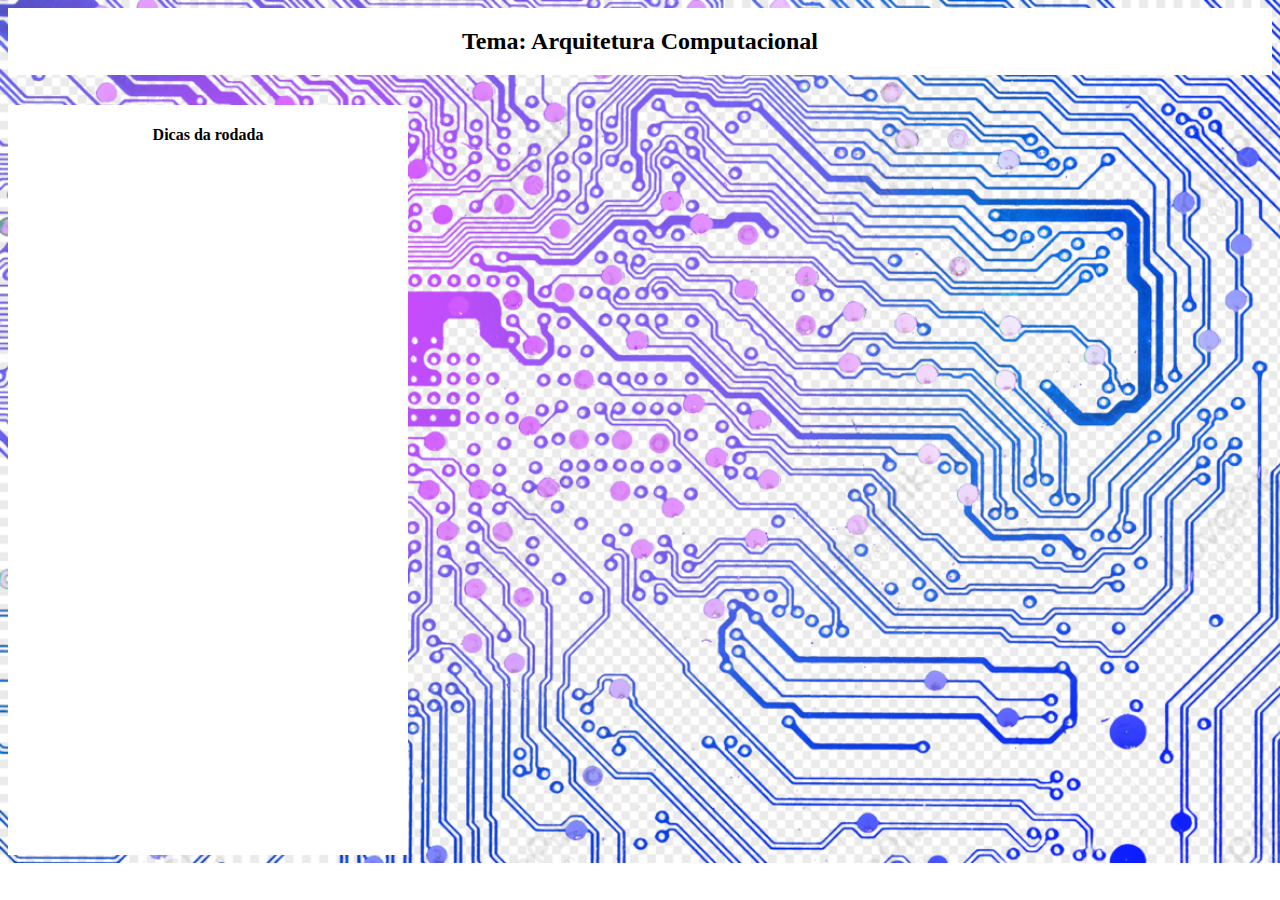
==== palavrasCruzadas.html @ a9265995 "Protótipo do site das palavras cruzadas" ====
<!DOCTYPE html>
<html lang="en">
<head>
  <meta charset="UTF-8">
  <meta http-equiv="X-UA-Compatible" content="IE=edge">
  <meta name="viewport" content="width=device-width, initial-scale=1.0">
  <link href="palavrasCruzadas.css" rel="stylesheet">
  <title>Document</title>
</head>
<body>
  <div class="tema">
    <h2>Tema: Arquitetura Computacional</h2>
  </div>
  <div class="dicas">
    <h4>Dicas da rodada</h4>
  </div>
</body>
</html>
---- palavrasCruzadas.css ----
body {
  background-image: url(fundoPalavrasCruzadas.png);
  background-repeat: no-repeat;
  background-size: cover;
}

.tema{
  background-color: white;
  display: flex;
  justify-content: center;
}

.dicas{
  background-color: white;
  display: flex;
  justify-content: center;
  margin-top: 30px;
  width: 400px;
  height: 750px;
}
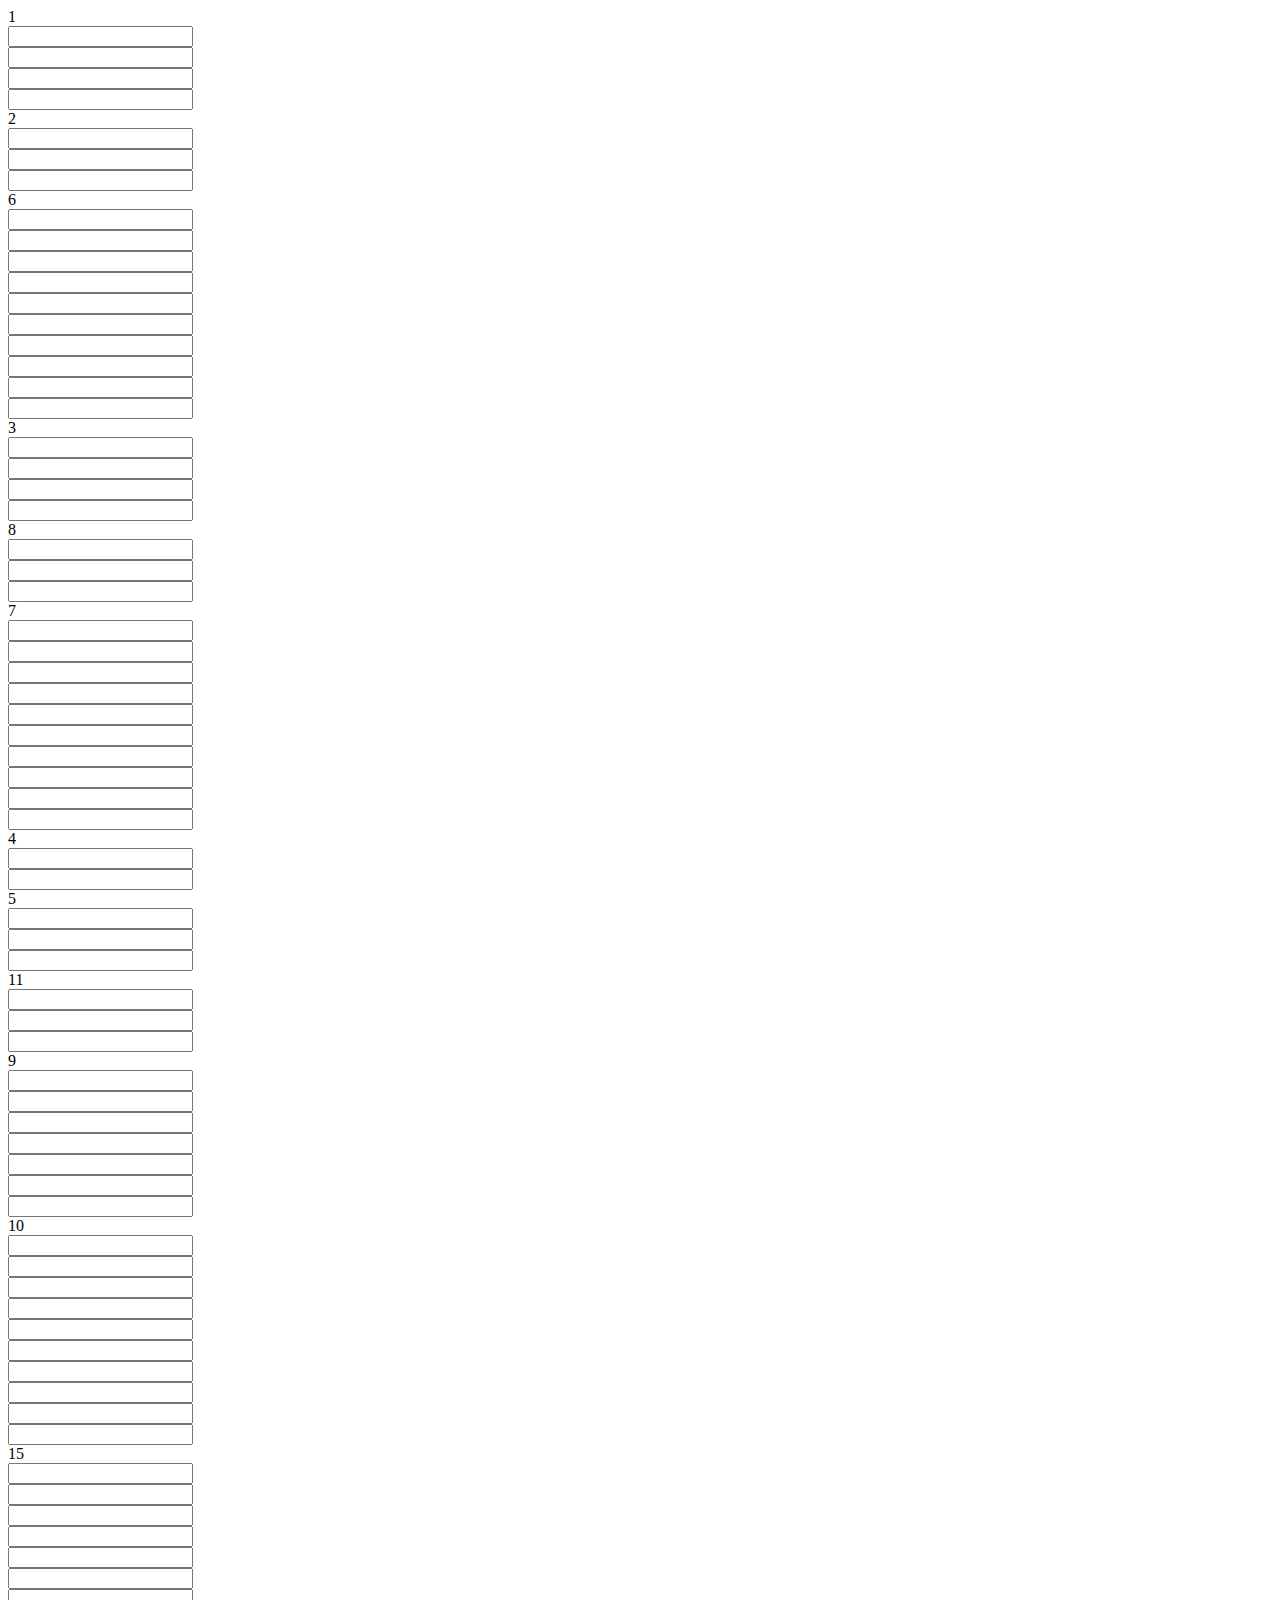
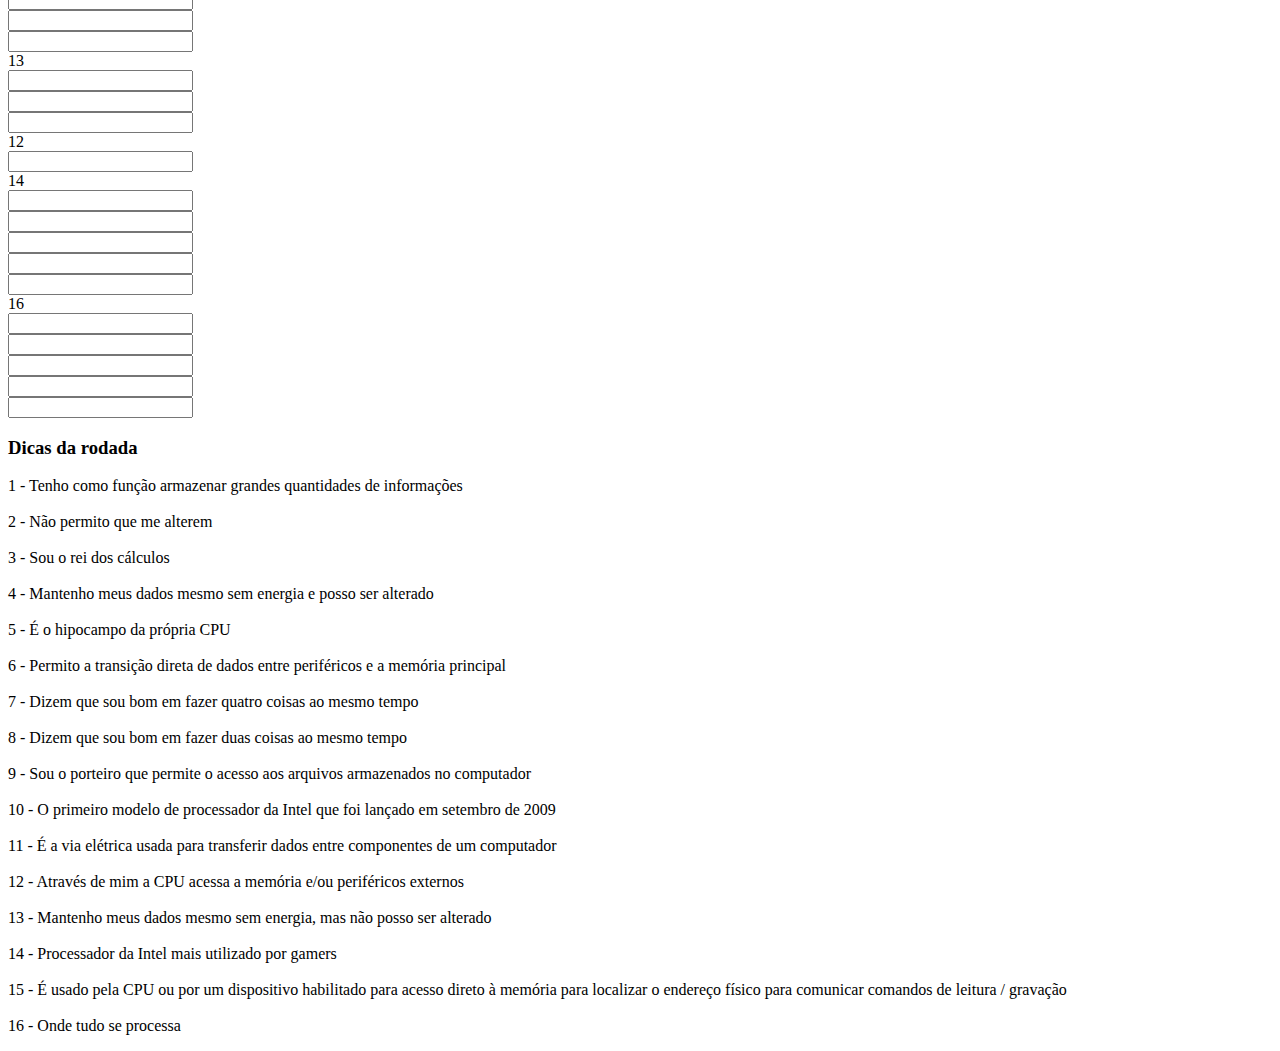
==== commit 4e5a01aa: "Att" ====
--- a/palavrasCruzadas.html
+++ b/palavrasCruzadas.html
@@ -1,18 +1,334 @@
 <!DOCTYPE html>
-<html lang="en">
+<html lang="pt">
+
 <head>
-  <meta charset="UTF-8">
-  <meta http-equiv="X-UA-Compatible" content="IE=edge">
-  <meta name="viewport" content="width=device-width, initial-scale=1.0">
-  <link href="palavrasCruzadas.css" rel="stylesheet">
-  <title>Document</title>
+    <meta charset="UTF-8">
+    <meta http-equiv="X-UA-Compatible" content="IE=edge">
+    <meta name="viewport" content="width=device-width, initial-scale=1.0">
+    <link href="style.css" rel="stylesheet">
+    <title>Palavras Cruzadas</title>
 </head>
+
 <body>
-  <div class="tema">
-    <h2>Tema: Arquitetura Computacional</h2>
-  </div>
-  <div class="dicas">
-    <h4>Dicas da rodada</h4>
-  </div>
+    <div class="parent">
+        <!-- memória de massa -->
+        <div class="div div1">
+            <div class="number">1</div><input onkeypress="verificar()" id="inputMemoriaMassa_M1" maxlength="1"
+                type="text">
+        </div>
+
+        <div class="div div2"><input onkeypress="verificar()" id="inputMemoriaMassa_e" maxlength="1" type="text"></div>
+        <div class="div div3"><input onkeypress="verificar()" id="inputMemoriaMassa_m2" maxlength="1" type="text"></div>
+        <div class="div div4"><input onkeypress="verificar()" id="inputMemoriaMassa_o" maxlength="1" type="text"></div>
+        <div class="div div5">
+            <div onkeypress="verificar()" class="number">2</div><input id="inputMemoriaMassa_r_rom" maxlength="1"
+                type="text">
+        </div>
+        <!--rom m-->
+
+        <div class="div div6"><input onkeypress="verificar()" id="inputMemoriaMassa_i" maxlength="1" type="text"></div>
+        <div class="div div7"><input onkeypress="verificar()" id="inputMemoriaMassa_a1" maxlength="1" type="text"></div>
+        <!-- ula a-->
+        <div class="div div8">
+            <div class="number">6</div><input onkeypress="verificar()" id="inputMemoriaMassa_d_dma" maxlength="1"
+                type="text">
+        </div> <!-- dma -->
+
+        <div class="div div9"><input onkeypress="verificar()" id="inputMemoriaMassa_e_quadcore" maxlength="1"
+                type="text"> </div> <!-- quadcore e -->
+        <div class="div div10"><input onkeypress="verificar()" id="inputMemoriaMassa_m3" maxlength="1" type="text">
+        </div>
+        <div class="div div11"><input onkeypress="verificar()" id="inputMemoriaMassa_a_databus" maxlength="1"
+                type="text"></div> <!-- databus -->
+
+        <div class="div div12"><input onkeypress="verificar()" id="inputMemoriaMassa_s1" maxlength="1" type="text">
+        </div>
+        <div class="div div13"><input onkeypress="verificar()" id="inputMemoriaMassa_s2" maxlength="1" type="text">
+        </div>
+        <div class="div div14"><input onkeypress="verificar()" id="inputMemoriaMassa_a2" maxlength="1" type="text">
+        </div>
+
+        <!-- rom -->
+        <div class="div div15"><input onkeypress="verificar()" id="inputRom_o" maxlength="1" type="text"></div>
+        <div class="div div16"><input onkeypress="verificar()" id="inputRom_m" maxlength="1" type="text"></div>
+
+        <!-- ula -->
+        <div class="div div17"><input onkeypress="verificar()" id="inputUla_l" maxlength="1" type="text"></div>
+        <div class="div div18">
+            <div class="number">3</div><input onkeypress="verificar()" id="inputUla_u" maxlength="1" type="text">
+        </div>
+
+        <!-- quadcore -->
+        <div class="div div19"><input onkeypress="verificar()" id="inputQuadcore_r" maxlength="1" type="text"></div>
+        <div class="div div20"> <input onkeypress="verificar()" id="inputQuadcore_o" maxlength="1" type="text"></div>
+        <!-- <div class="div div21"></div> -->
+        <div class="div div22"><input onkeypress="verificar()" id="inputQuadcore_c" maxlength="1" type="text"></div>
+        <div class="div div23">
+            <div class="number">8</div><input onkeypress="verificar()" id="inputQuadcore_d_dualcore" maxlength="1"
+                type="text">
+        </div> <!-- dualcore -->
+        <div class="div div24"><input onkeypress="verificar()" id="inputQuadcore_a" maxlength="1" type="text"></div>
+        <div class="div div25"><input onkeypress="verificar()" id="inputQuadcore_u" maxlength="1" type="text"></div>
+        <div class="div div26">
+            <div class="number">7</div><input onkeypress="verificar()" id="inputQuadcore_q" maxlength="1" type="text">
+        </div>
+
+        <!-- dualcore -->
+        <div class="div div27"><input onkeypress="verificar()" id="inputDualcore_u" maxlength="1" type="text"></div>
+        <div class="div div28"><input onkeypress="verificar()" id="inputDualcore_a" maxlength="1" type="text"></div>
+        <div class="div div29"> <input onkeypress="verificar()" id="inputDualcore_l" maxlength="1" type="text"></div>
+        <div class="div div30"> <input onkeypress="verificar()" id="inputDualcore_c" maxlength="1" type="text"></div>
+        <div class="div div31"> <input onkeypress="verificar()" id="inputDualcore_o" maxlength="1" type="text"></div>
+        <div class="div div32"> <input onkeypress="verificar()" id="inputDualcore_r" maxlength="1" type="text"></div>
+        <div class="div div33"> <input onkeypress="verificar()" id="inputDualcore_e" maxlength="1" type="text"></div>
+
+        <!-- dma -->
+        <div class="div div34"> <input onkeypress="verificar()" id="inputDma_m" maxlength="1" type="text"></div>
+        <div class="div div35"> <input onkeypress="verificar()" id="inputDma_a" maxlength="1" type="text"></div>
+
+        <!-- eprom -->
+        <div class="div div36">
+            <div class="number">4</div><input onkeypress="verificar()" id="inputEprom_e" maxlength="1" type="text">
+        </div>
+        <div class="div div37"> <input onkeypress="verificar()" id="inputEprom_p" maxlength="1" type="text"></div>
+        <div class="div div38">
+            <div class="number">5</div><input onkeypress="verificar()" id="inputEprom_e_registradores" maxlength="1"
+                type="text">
+        </div>
+        <div class="div div39"><input onkeypress="verificar()" id="inputEprom_o" maxlength="1" type="text"></div>
+        <div class="div div40"><input onkeypress="verificar()" id="inputEprom_m" maxlength="1" type="text"></div>
+        <!-- <div class="div div41">42 </div> -->
+
+        <!-- databus -->
+        <div class="div div42">
+            <div class="number">11</div><input onkeypress="verificar()" id="inputDatabus_d" maxlength="1" type="text">
+        </div>
+        <div class="div div43"> <input onkeypress="verificar()" id="inputDatabus_t" maxlength="1" type="text"></div>
+        <div class="div div44"> <input onkeypress="verificar()" id="inputDatabus_a_ram" maxlength="1" type="text"></div>
+        <!-- ram -->
+        <div class="div div45">
+            <div class="number">9</div><input onkeypress="verificar()" id="inputRam_r" maxlength="1" type="text">
+        </div>
+        <div class="div div46"> <input onkeypress="verificar()" id="inputRam_m" maxlength="1" type="text"></div>
+        <!-- ram -->
+        <div class="div div47"> <input onkeypress="verificar()" id="inputDatabus_b" maxlength="1" type="text"></div>
+        <div class="div div48"> <input onkeypress="verificar()" id="inputDatabus_u" maxlength="1" type="text"></div>
+        <div class="div div49"> <input onkeypress="verificar()" id="inputDatabus_s" maxlength="1" type="text"></div>
+
+        <!-- registradores -->
+        <div class="div div50"><input onkeypress="verificar()" id="inputRegistradores_e1" maxlength="1" type="text">
+        </div>
+        <div class="div div51"><input onkeypress="verificar()" id="inputRegistradores_g" maxlength="1" type="text">
+        </div>
+        <div class="div div52">
+            <div class="number">10</div><input onkeypress="verificar()" id="inputRegistradores_i_i5" maxlength="1"
+                type="text">
+        </div>
+        <div class="div div53"><input onkeypress="verificar()" id="inputI5_5" maxlength="1" type="text"></div>
+        <div class="div div54"><input onkeypress="verificar()" id="inputRegistradores_t" maxlength="1" type="text">
+        </div>
+        <div class="div div55"><input onkeypress="verificar()" id="inputRegistradores_r" maxlength="1" type="text">
+        </div>
+        <div class="div div56"><input onkeypress="verificar()" id="inputRegistradores_a_flash" maxlength="1"
+                type="text"></div><!-- flash -->
+        <div class="div div57"> <input onkeypress="verificar()" id="inputRegistradores_d" maxlength="1" type="text">
+        </div>
+        <div class="div div58"> <input onkeypress="verificar()" id="inputRegistradores_o" maxlength="1" type="text">
+        </div>
+        <div class="div div59"> <input onkeypress="verificar()" id="inputRegistradores_r_adressbus" maxlength="1"
+                type="text"></div>
+        <div class="div div60"> <input onkeypress="verificar()" id="inputRegistradores_e2" maxlength="1" type="text">
+        </div>
+        <div class="div div61"> <input onkeypress="verificar()" id="inputRegistradores_s" maxlength="1" type="text">
+        </div>
+
+        <!-- adressbus -->
+        <div class="div div62">
+            <div class="number">15</div><input onkeypress="verificar()" id="inputAdressbus_a" maxlength="1" type="text">
+        </div>
+        <div class="div div63"> <input onkeypress="verificar()" id="inputAdressbus_d" maxlength="1" type="text"></div>
+        <div class="div div64"> <input onkeypress="verificar()" id="inputAdressbus_e" maxlength="1" type="text"></div>
+        <div class="div div65"> <input onkeypress="verificar()" id="inputAdressbus_s1" maxlength="1" type="text"></div>
+        <div class="div div66"> <input onkeypress="verificar()" id="inputAdressbus_s2" maxlength="1" type="text"></div>
+        <div class="div div67"> <input onkeypress="verificar()" id="inputAdressbus_b" maxlength="1" type="text"></div>
+        <div class="div div68"> <input onkeypress="verificar()" id="inputAdressbus_u" maxlength="1" type="text"></div>
+        <div class="div div69"> <input onkeypress="verificar()" id="inputAdressbus_s3" maxlength="1" type="text"></div>
+
+        <!-- flash -->
+        <div class="div div70"> <input onkeypress="verificar()" id="inputFlash_l" maxlength="1" type="text"></div>
+        <div class="div div71">
+            <div class="number">13</div><input onkeypress="verificar()" id="inputFlash_f" maxlength="1" type="text">
+        </div>
+        <div class="div div72"> <input onkeypress="verificar()" id="inputFlash_s" maxlength="1" type="text"></div>
+        <div class="div div73"> <input onkeypress="verificar()" id="inputFlash_h_chip" maxlength="1" type="text"></div>
+
+        <!-- chipset -->
+        <div class="div div74">
+            <div class="number">12</div> <input onkeypress="verificar()" id="inputChipselect_c" maxlength="1"
+                type="text">
+        </div>
+        <div class="div div75">
+            <div class="number">14</div><input onkeypress="verificar()" id="inputChipselect_i_i7" maxlength="1"
+                type="text">
+        </div>
+        <div class="div div76"> <input onkeypress="verificar()" id="inputChipselect_p" maxlength="1" type="text"></div>
+        <div class="div div77"> <input onkeypress="verificar()" id="inputChipselect_e1" maxlength="1" type="text"></div>
+        <div class="div div78"> <input onkeypress="verificar()" id="inputChipselect_l" maxlength="1" type="text"></div>
+        <div class="div div79"> <input onkeypress="verificar()" id="inputChipselect_e2" maxlength="1" type="text"></div>
+        <div class="div div80">
+            <div class="number">16</div><input onkeypress="verificar()" id="inputChipselect_c_cpu" maxlength="1"
+                type="text">
+        </div>
+        <div class="div div81"> <input onkeypress="verificar()" id="inputChipselect_t" maxlength="1" type="text"></div>
+
+        <!-- cpu -->
+        <div class="div div82"> <input onkeypress="verificar()" id="inputCpu_p" maxlength="1" type="text"></div>
+        <div class="div div83"> <input onkeypress="verificar()" id="inputCpu_u" maxlength="1" type="text"></div>
+
+
+        <div class="div div84"> <input onkeypress="verificar()" id="inputI7_7" maxlength="1" type="text"></div>
+    </div>
+
+    <div class="dicas">
+        <div class="titulo">
+            <h3>Dicas da rodada</h3>
+        </div>
+
+        <div class="texto">
+            <p>1 - Tenho como função armazenar grandes quantidades de informações <br><br>
+
+                2 - Não permito que me alterem <br><br>
+
+                3 - Sou o rei dos cálculos <br><br>
+
+                4 - Mantenho meus dados mesmo sem energia e posso ser alterado <br><br>
+
+                5 - É o hipocampo da própria CPU <br><br>
+
+                6 - Permito a transição direta de dados entre periféricos e a memória principal <br><br>
+
+                7 - Dizem que sou bom em fazer quatro coisas ao mesmo tempo <br><br>
+
+                8 - Dizem que sou bom em fazer duas coisas ao mesmo tempo <br><br>
+
+                9 - Sou o porteiro que permite o acesso aos arquivos armazenados no computador <br><br>
+
+                10 - O primeiro modelo de processador da Intel que foi lançado em setembro de 2009 <br><br>
+
+                11 - É a via elétrica usada para transferir dados entre componentes de um computador <br><br>
+
+                12 - Através de mim a CPU acessa a memória e/ou periféricos externos <br><br>
+
+                13 - Mantenho meus dados mesmo sem energia, mas não posso ser alterado <br><br>
+
+                14 - Processador da Intel mais utilizado por gamers <br><br>
+
+                15 - É usado pela CPU ou por um dispositivo habilitado para acesso direto à memória para localizar o
+                endereço físico para comunicar comandos de leitura / gravação <br><br>
+
+                16 - Onde tudo se processa</p>
+        </div>
+    </div>
 </body>
-</html>+
+</html>
+
+<script>
+    function verificar() {
+        var MemoriaMassa_M1 = inputMemoriaMassa_M1.value
+        var MemoriaMassa_e = inputMemoriaMassa_e.value
+        var MemoriaMassa_m2 = inputMemoriaMassa_m2.value
+        var MemoriaMassa_o = inputMemoriaMassa_o.value
+        var MemoriaMassa_r_rom = inputMemoriaMassa_r_rom.value
+        var MemoriaMassa_i = inputMemoriaMassa_i.value
+        var MemoriaMassa_a1 = inputMemoriaMassa_a1.value
+        var MemoriaMassa_d_dma = inputMemoriaMassa_d_dma.value
+        var MemoriaMassa_e_quadcore = inputMemoriaMassa_e_quadcore.value
+        var MemoriaMassa_m3 = inputMemoriaMassa_m3.value
+        var MemoriaMassa_a_databus = inputMemoriaMassa_a_databus.value
+        var MemoriaMassa_s1 = inputMemoriaMassa_s1.value
+        var MemoriaMassa_s2 = inputMemoriaMassa_s2.value
+        var MemoriaMassa_a2 = inputMemoriaMassa_a2.value
+
+        var Rom_o = inputRom_o.value
+        var Rom_m = inputRom_m.value
+
+        var Ula_l = inputUla_l.value
+        var Ula_u = inputUla_u.value
+
+        var Quadcore_r = inputQuadcore_r.value
+        var Quadcore_c = inputQuadcore_c.value
+        var Quadcore_d_dualcore = inputQuadcore_d_dualcore.value
+        var Quadcore_a = inputQuadcore_a.value
+        var Quadcore_u = inputQuadcore_u.value
+        var Quadcore_q = inputQuadcore_q.value
+
+        var Dualcore_u = inputDualcore_u.value
+        var Dualcore_a = inputDualcore_a.value
+        var Dualcore_l = inputDualcore_l.value
+        var Dualcore_c = inputDualcore_c.value
+        var Dualcore_o = inputDualcore_o.value
+        var Dualcore_r = inputDualcore_r.value
+        var Dualcore_e = inputDualcore_e.value
+
+        var Dma_m = inputDma_m.value
+        var Dma_a = inputDma_a.value
+
+        var Eprom_e = inputEprom_e.value
+        var Eprom_p = inputEprom_p.value
+        var Eprom_e_registradores = inputEprom_e_registradores.value
+        var Eprom_o = inputEprom_o.value
+        var Eprom_m = inputEprom_m.value
+
+        var Databus_d = inputDatabus_d.value
+        var Databus_t = inputDatabus_t.value
+        var Databus_a_ram = inputDatabus_a_ram.value
+        var Databus_b = inputDatabus_b.value
+        var Databus_u = inputDatabus_u.value
+        var Databus_s = inputDatabus_s.value
+
+        var Registradores_e1 = inputRegistradores_e1.value
+        var Registradores_g = inputRegistradores_g.value
+        var Registradores_i_15 = inputRegistradores_i_i5.value
+        var Registradores_t = inputRegistradores_t.value
+        var Registradores_r = inputRegistradores_r.value
+        var Registradores_a_flash = inputRegistradores_a_flash.value
+        var Registradores_d = inputRegistradores_d.value
+        var Registradores_o = inputRegistradores_o.value
+        var Registradores_r_adressbus = inputRegistradores_r_adressbus.value
+        var Registradores_e2 = inputRegistradores_e2.value
+        var Registradores_s2 = inputRegistradores_s.value
+
+        var i5_5 = inputI5_5.value
+
+        var Adressbus_d = inputAdressbus_d.value
+        var Adressbus_e = inputAdressbus_e.value
+        var Adressbus_s1 = inputAdressbus_s1.value
+        var Adressbus_s2 = inputAdressbus_s2.value
+        var Adressbus_b = inputAdressbus_b.value
+        var Adressbus_u = inputAdressbus_u.value
+        var Adressbus_s3 = inputAdressbus_s3.value
+
+        var Flash_l = inputFlash_l.value
+        var Flash_f = inputFlash_f.value
+        var Flash_s = inputFlash_s.value
+        var Flash_h_chip = inputFlash_h_chip.value
+
+        var Chipselect_c = inputChipselect_c.value
+        var Chipselect_i_i7 = inputChipselect_i_i7.value
+        var Chipselect_p = inputChipselect_p.value
+        var Chipselect_e1 = inputChipselect_e1.value
+        var Chipselect_l = inputChipselect_l.value
+        var Chipselect_e2 = inputChipselect_e2.value
+        var Chipselect_c_cpu = inputChipselect_c_cpu.value
+        var Chipselect_t = inputChipselect_t.value
+
+        var Cpu_p = inputCpu_p.value
+
+        var I7_7 = inputI7_7.value
+
+        if (MemoriaMassa_M1 != "m" || MemoriaMassa_e != "e" || MemoriaMassa_m2 != "m" || MemoriaMassa_o != "o" || MemoriaMassa_r_rom != "r" || MemoriaMassa_i != "i" || MemoriaMassa_a1 != "a" || MemoriaMassa_d_dma != "d" || MemoriaMassa_e_quadcore != "e" || MemoriaMassa_m3 != "m" || MemoriaMassa_a_databus != "a" || MemoriaMassa_s1 != "s" || MemoriaMassa_s2 != "s" || MemoriaMassa_a2 != "a") {
+            alert("ERROROO")
+        }
+    }
+</script>
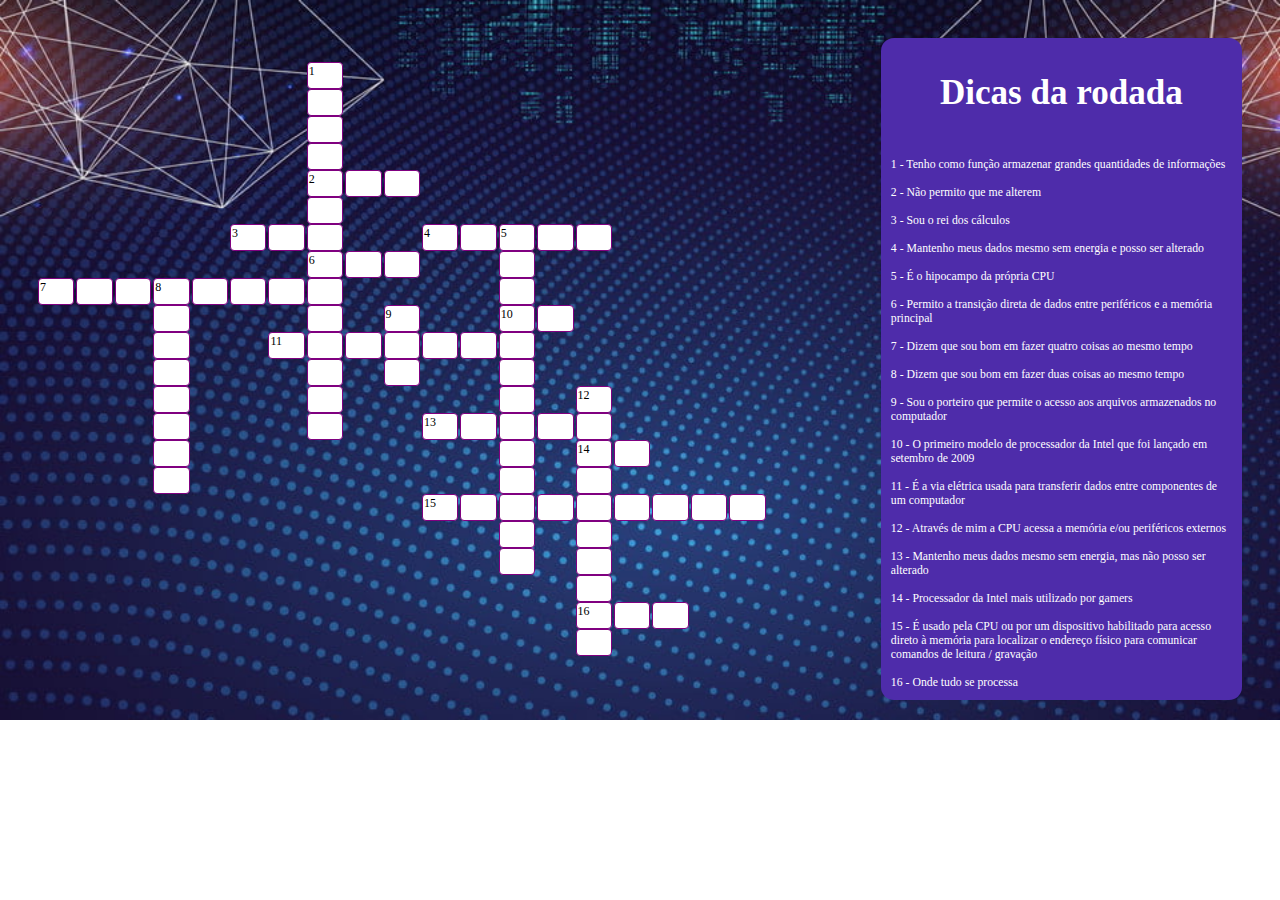
==== commit e38b5d74: "implementando a lógica de comparação de strings em json" ====
--- a/palavrasCruzadas.html
+++ b/palavrasCruzadas.html
@@ -5,7 +5,7 @@
     <meta charset="UTF-8">
     <meta http-equiv="X-UA-Compatible" content="IE=edge">
     <meta name="viewport" content="width=device-width, initial-scale=1.0">
-    <link href="style.css" rel="stylesheet">
+    <link href="palavrasCruzadas.css" rel="stylesheet">
     <title>Palavras Cruzadas</title>
 </head>
 
@@ -13,180 +13,180 @@
     <div class="parent">
         <!-- memória de massa -->
         <div class="div div1">
-            <div class="number">1</div><input onkeypress="verificar()" id="inputMemoriaMassa_M1" maxlength="1"
-                type="text">
-        </div>
-
-        <div class="div div2"><input onkeypress="verificar()" id="inputMemoriaMassa_e" maxlength="1" type="text"></div>
-        <div class="div div3"><input onkeypress="verificar()" id="inputMemoriaMassa_m2" maxlength="1" type="text"></div>
-        <div class="div div4"><input onkeypress="verificar()" id="inputMemoriaMassa_o" maxlength="1" type="text"></div>
+            <div class="number">1</div><input onkeyup="verificar()" id="inputMemoriaMassa_M1" maxlength="1"
+                type="text">
+        </div>
+
+        <div class="div div2"><input onkeyup="verificar()" id="inputMemoriaMassa_e" maxlength="1" type="text"></div>
+        <div class="div div3"><input onkeyup="verificar()" id="inputMemoriaMassa_m2" maxlength="1" type="text"></div>
+        <div class="div div4"><input onkeyup="verificar()" id="inputMemoriaMassa_o" maxlength="1" type="text"></div>
         <div class="div div5">
-            <div onkeypress="verificar()" class="number">2</div><input id="inputMemoriaMassa_r_rom" maxlength="1"
+            <div onkeyup="verificar()" class="number">2</div><input id="inputMemoriaMassa_r_rom" maxlength="1"
                 type="text">
         </div>
         <!--rom m-->
 
-        <div class="div div6"><input onkeypress="verificar()" id="inputMemoriaMassa_i" maxlength="1" type="text"></div>
-        <div class="div div7"><input onkeypress="verificar()" id="inputMemoriaMassa_a1" maxlength="1" type="text"></div>
+        <div class="div div6"><input onkeyup="verificar()" id="inputMemoriaMassa_i" maxlength="1" type="text"></div>
+        <div class="div div7"><input onkeyup="verificar()" id="inputMemoriaMassa_a1" maxlength="1" type="text"></div>
         <!-- ula a-->
         <div class="div div8">
-            <div class="number">6</div><input onkeypress="verificar()" id="inputMemoriaMassa_d_dma" maxlength="1"
+            <div class="number">6</div><input onkeyup="verificar()" id="inputMemoriaMassa_d_dma" maxlength="1"
                 type="text">
         </div> <!-- dma -->
 
-        <div class="div div9"><input onkeypress="verificar()" id="inputMemoriaMassa_e_quadcore" maxlength="1"
+        <div class="div div9"><input onkeyup="verificar()" id="inputMemoriaMassa_e_quadcore" maxlength="1"
                 type="text"> </div> <!-- quadcore e -->
-        <div class="div div10"><input onkeypress="verificar()" id="inputMemoriaMassa_m3" maxlength="1" type="text">
-        </div>
-        <div class="div div11"><input onkeypress="verificar()" id="inputMemoriaMassa_a_databus" maxlength="1"
+        <div class="div div10"><input onkeyup="verificar()" id="inputMemoriaMassa_m3" maxlength="1" type="text">
+        </div>
+        <div class="div div11"><input onkeyup="verificar()" id="inputMemoriaMassa_a_databus" maxlength="1"
                 type="text"></div> <!-- databus -->
 
-        <div class="div div12"><input onkeypress="verificar()" id="inputMemoriaMassa_s1" maxlength="1" type="text">
-        </div>
-        <div class="div div13"><input onkeypress="verificar()" id="inputMemoriaMassa_s2" maxlength="1" type="text">
-        </div>
-        <div class="div div14"><input onkeypress="verificar()" id="inputMemoriaMassa_a2" maxlength="1" type="text">
+        <div class="div div12"><input onkeyup="verificar()" id="inputMemoriaMassa_s1" maxlength="1" type="text">
+        </div>
+        <div class="div div13"><input onkeyup="verificar()" id="inputMemoriaMassa_s2" maxlength="1" type="text">
+        </div>
+        <div class="div div14"><input onkeyup="verificar()" id="inputMemoriaMassa_a2" maxlength="1" type="text">
         </div>
 
         <!-- rom -->
-        <div class="div div15"><input onkeypress="verificar()" id="inputRom_o" maxlength="1" type="text"></div>
-        <div class="div div16"><input onkeypress="verificar()" id="inputRom_m" maxlength="1" type="text"></div>
+        <div class="div div15"><input onkeyup="verificar()" id="inputRom_o" maxlength="1" type="text"></div>
+        <div class="div div16"><input onkeyup="verificar()" id="inputRom_m" maxlength="1" type="text"></div>
 
         <!-- ula -->
-        <div class="div div17"><input onkeypress="verificar()" id="inputUla_l" maxlength="1" type="text"></div>
+        <div class="div div17"><input onkeyup="verificar()" id="inputUla_l" maxlength="1" type="text"></div>
         <div class="div div18">
-            <div class="number">3</div><input onkeypress="verificar()" id="inputUla_u" maxlength="1" type="text">
+            <div class="number">3</div><input onkeyup="verificar()" id="inputUla_u" maxlength="1" type="text">
         </div>
 
         <!-- quadcore -->
-        <div class="div div19"><input onkeypress="verificar()" id="inputQuadcore_r" maxlength="1" type="text"></div>
-        <div class="div div20"> <input onkeypress="verificar()" id="inputQuadcore_o" maxlength="1" type="text"></div>
+        <div class="div div19"><input onkeyup="verificar()" id="inputQuadcore_r" maxlength="1" type="text"></div>
+        <div class="div div20"> <input onkeyup="verificar()" id="inputQuadcore_o" maxlength="1" type="text"></div>
         <!-- <div class="div div21"></div> -->
-        <div class="div div22"><input onkeypress="verificar()" id="inputQuadcore_c" maxlength="1" type="text"></div>
+        <div class="div div22"><input onkeyup="verificar()" id="inputQuadcore_c" maxlength="1" type="text"></div>
         <div class="div div23">
-            <div class="number">8</div><input onkeypress="verificar()" id="inputQuadcore_d_dualcore" maxlength="1"
+            <div class="number">8</div><input onkeyup="verificar()" id="inputQuadcore_d_dualcore" maxlength="1"
                 type="text">
         </div> <!-- dualcore -->
-        <div class="div div24"><input onkeypress="verificar()" id="inputQuadcore_a" maxlength="1" type="text"></div>
-        <div class="div div25"><input onkeypress="verificar()" id="inputQuadcore_u" maxlength="1" type="text"></div>
+        <div class="div div24"><input onkeyup="verificar()" id="inputQuadcore_a" maxlength="1" type="text"></div>
+        <div class="div div25"><input onkeyup="verificar()" id="inputQuadcore_u" maxlength="1" type="text"></div>
         <div class="div div26">
-            <div class="number">7</div><input onkeypress="verificar()" id="inputQuadcore_q" maxlength="1" type="text">
+            <div class="number">7</div><input onkeyup="verificar()" id="inputQuadcore_q" maxlength="1" type="text">
         </div>
 
         <!-- dualcore -->
-        <div class="div div27"><input onkeypress="verificar()" id="inputDualcore_u" maxlength="1" type="text"></div>
-        <div class="div div28"><input onkeypress="verificar()" id="inputDualcore_a" maxlength="1" type="text"></div>
-        <div class="div div29"> <input onkeypress="verificar()" id="inputDualcore_l" maxlength="1" type="text"></div>
-        <div class="div div30"> <input onkeypress="verificar()" id="inputDualcore_c" maxlength="1" type="text"></div>
-        <div class="div div31"> <input onkeypress="verificar()" id="inputDualcore_o" maxlength="1" type="text"></div>
-        <div class="div div32"> <input onkeypress="verificar()" id="inputDualcore_r" maxlength="1" type="text"></div>
-        <div class="div div33"> <input onkeypress="verificar()" id="inputDualcore_e" maxlength="1" type="text"></div>
+        <div class="div div27"><input onkeyup="verificar()" id="inputDualcore_u" maxlength="1" type="text"></div>
+        <div class="div div28"><input onkeyup="verificar()" id="inputDualcore_a" maxlength="1" type="text"></div>
+        <div class="div div29"> <input onkeyup="verificar()" id="inputDualcore_l" maxlength="1" type="text"></div>
+        <div class="div div30"> <input onkeyup="verificar()" id="inputDualcore_c" maxlength="1" type="text"></div>
+        <div class="div div31"> <input onkeyup="verificar()" id="inputDualcore_o" maxlength="1" type="text"></div>
+        <div class="div div32"> <input onkeyup="verificar()" id="inputDualcore_r" maxlength="1" type="text"></div>
+        <div class="div div33"> <input onkeyup="verificar()" id="inputDualcore_e" maxlength="1" type="text"></div>
 
         <!-- dma -->
-        <div class="div div34"> <input onkeypress="verificar()" id="inputDma_m" maxlength="1" type="text"></div>
-        <div class="div div35"> <input onkeypress="verificar()" id="inputDma_a" maxlength="1" type="text"></div>
+        <div class="div div34"> <input onkeyup="verificar()" id="inputDma_m" maxlength="1" type="text"></div>
+        <div class="div div35"> <input onkeyup="verificar()" id="inputDma_a" maxlength="1" type="text"></div>
 
         <!-- eprom -->
         <div class="div div36">
-            <div class="number">4</div><input onkeypress="verificar()" id="inputEprom_e" maxlength="1" type="text">
-        </div>
-        <div class="div div37"> <input onkeypress="verificar()" id="inputEprom_p" maxlength="1" type="text"></div>
+            <div class="number">4</div><input onkeyup="verificar()" id="inputEprom_e" maxlength="1" type="text">
+        </div>
+        <div class="div div37"> <input onkeyup="verificar()" id="inputEprom_p" maxlength="1" type="text"></div>
         <div class="div div38">
-            <div class="number">5</div><input onkeypress="verificar()" id="inputEprom_e_registradores" maxlength="1"
-                type="text">
-        </div>
-        <div class="div div39"><input onkeypress="verificar()" id="inputEprom_o" maxlength="1" type="text"></div>
-        <div class="div div40"><input onkeypress="verificar()" id="inputEprom_m" maxlength="1" type="text"></div>
+            <div class="number">5</div><input onkeyup="verificar()" id="inputEprom_e_registradores" maxlength="1"
+                type="text">
+        </div>
+        <div class="div div39"><input onkeyup="verificar()" id="inputEprom_o" maxlength="1" type="text"></div>
+        <div class="div div40"><input onkeyup="verificar()" id="inputEprom_m" maxlength="1" type="text"></div>
         <!-- <div class="div div41">42 </div> -->
 
         <!-- databus -->
         <div class="div div42">
-            <div class="number">11</div><input onkeypress="verificar()" id="inputDatabus_d" maxlength="1" type="text">
-        </div>
-        <div class="div div43"> <input onkeypress="verificar()" id="inputDatabus_t" maxlength="1" type="text"></div>
-        <div class="div div44"> <input onkeypress="verificar()" id="inputDatabus_a_ram" maxlength="1" type="text"></div>
+            <div class="number">11</div><input onkeyup="verificar()" id="inputDatabus_d" maxlength="1" type="text">
+        </div>
+        <div class="div div43"> <input onkeyup="verificar()" id="inputDatabus_t" maxlength="1" type="text"></div>
+        <div class="div div44"> <input onkeyup="verificar()" id="inputDatabus_a_ram" maxlength="1" type="text"></div>
         <!-- ram -->
         <div class="div div45">
-            <div class="number">9</div><input onkeypress="verificar()" id="inputRam_r" maxlength="1" type="text">
-        </div>
-        <div class="div div46"> <input onkeypress="verificar()" id="inputRam_m" maxlength="1" type="text"></div>
+            <div class="number">9</div><input onkeyup="verificar()" id="inputRam_r" maxlength="1" type="text">
+        </div>
+        <div class="div div46"> <input onkeyup="verificar()" id="inputRam_m" maxlength="1" type="text"></div>
         <!-- ram -->
-        <div class="div div47"> <input onkeypress="verificar()" id="inputDatabus_b" maxlength="1" type="text"></div>
-        <div class="div div48"> <input onkeypress="verificar()" id="inputDatabus_u" maxlength="1" type="text"></div>
-        <div class="div div49"> <input onkeypress="verificar()" id="inputDatabus_s" maxlength="1" type="text"></div>
+        <div class="div div47"> <input onkeyup="verificar()" id="inputDatabus_b" maxlength="1" type="text"></div>
+        <div class="div div48"> <input onkeyup="verificar()" id="inputDatabus_u" maxlength="1" type="text"></div>
+        <div class="div div49"> <input onkeyup="verificar()" id="inputDatabus_s" maxlength="1" type="text"></div>
 
         <!-- registradores -->
-        <div class="div div50"><input onkeypress="verificar()" id="inputRegistradores_e1" maxlength="1" type="text">
-        </div>
-        <div class="div div51"><input onkeypress="verificar()" id="inputRegistradores_g" maxlength="1" type="text">
+        <div class="div div50"><input onkeyup="verificar()" id="inputRegistradores_e1" maxlength="1" type="text">
+        </div>
+        <div class="div div51"><input onkeyup="verificar()" id="inputRegistradores_g" maxlength="1" type="text">
         </div>
         <div class="div div52">
-            <div class="number">10</div><input onkeypress="verificar()" id="inputRegistradores_i_i5" maxlength="1"
-                type="text">
-        </div>
-        <div class="div div53"><input onkeypress="verificar()" id="inputI5_5" maxlength="1" type="text"></div>
-        <div class="div div54"><input onkeypress="verificar()" id="inputRegistradores_t" maxlength="1" type="text">
-        </div>
-        <div class="div div55"><input onkeypress="verificar()" id="inputRegistradores_r" maxlength="1" type="text">
-        </div>
-        <div class="div div56"><input onkeypress="verificar()" id="inputRegistradores_a_flash" maxlength="1"
+            <div class="number">10</div><input onkeyup="verificar()" id="inputRegistradores_i_i5" maxlength="1"
+                type="text">
+        </div>
+        <div class="div div53"><input onkeyup="verificar()" id="inputI5_5" maxlength="1" type="text"></div>
+        <div class="div div54"><input onkeyup="verificar()" id="inputRegistradores_t" maxlength="1" type="text">
+        </div>
+        <div class="div div55"><input onkeyup="verificar()" id="inputRegistradores_r" maxlength="1" type="text">
+        </div>
+        <div class="div div56"><input onkeyup="verificar()" id="inputRegistradores_a_flash" maxlength="1"
                 type="text"></div><!-- flash -->
-        <div class="div div57"> <input onkeypress="verificar()" id="inputRegistradores_d" maxlength="1" type="text">
-        </div>
-        <div class="div div58"> <input onkeypress="verificar()" id="inputRegistradores_o" maxlength="1" type="text">
-        </div>
-        <div class="div div59"> <input onkeypress="verificar()" id="inputRegistradores_r_adressbus" maxlength="1"
+        <div class="div div57"> <input onkeyup="verificar()" id="inputRegistradores_d" maxlength="1" type="text">
+        </div>
+        <div class="div div58"> <input onkeyup="verificar()" id="inputRegistradores_o" maxlength="1" type="text">
+        </div>
+        <div class="div div59"> <input onkeyup="verificar()" id="inputRegistradores_r_adressbus" maxlength="1"
                 type="text"></div>
-        <div class="div div60"> <input onkeypress="verificar()" id="inputRegistradores_e2" maxlength="1" type="text">
-        </div>
-        <div class="div div61"> <input onkeypress="verificar()" id="inputRegistradores_s" maxlength="1" type="text">
+        <div class="div div60"> <input onkeyup="verificar()" id="inputRegistradores_e2" maxlength="1" type="text">
+        </div>
+        <div class="div div61"> <input onkeyup="verificar()" id="inputRegistradores_s" maxlength="1" type="text">
         </div>
 
         <!-- adressbus -->
         <div class="div div62">
-            <div class="number">15</div><input onkeypress="verificar()" id="inputAdressbus_a" maxlength="1" type="text">
-        </div>
-        <div class="div div63"> <input onkeypress="verificar()" id="inputAdressbus_d" maxlength="1" type="text"></div>
-        <div class="div div64"> <input onkeypress="verificar()" id="inputAdressbus_e" maxlength="1" type="text"></div>
-        <div class="div div65"> <input onkeypress="verificar()" id="inputAdressbus_s1" maxlength="1" type="text"></div>
-        <div class="div div66"> <input onkeypress="verificar()" id="inputAdressbus_s2" maxlength="1" type="text"></div>
-        <div class="div div67"> <input onkeypress="verificar()" id="inputAdressbus_b" maxlength="1" type="text"></div>
-        <div class="div div68"> <input onkeypress="verificar()" id="inputAdressbus_u" maxlength="1" type="text"></div>
-        <div class="div div69"> <input onkeypress="verificar()" id="inputAdressbus_s3" maxlength="1" type="text"></div>
+            <div class="number">15</div><input onkeyup="verificar()" id="inputAdressbus_a" maxlength="1" type="text">
+        </div>
+        <div class="div div63"> <input onkeyup="verificar()" id="inputAdressbus_d" maxlength="1" type="text"></div>
+        <div class="div div64"> <input onkeyup="verificar()" id="inputAdressbus_e" maxlength="1" type="text"></div>
+        <div class="div div65"> <input onkeyup="verificar()" id="inputAdressbus_s1" maxlength="1" type="text"></div>
+        <div class="div div66"> <input onkeyup="verificar()" id="inputAdressbus_s2" maxlength="1" type="text"></div>
+        <div class="div div67"> <input onkeyup="verificar()" id="inputAdressbus_b" maxlength="1" type="text"></div>
+        <div class="div div68"> <input onkeyup="verificar()" id="inputAdressbus_u" maxlength="1" type="text"></div>
+        <div class="div div69"> <input onkeyup="verificar()" id="inputAdressbus_s3" maxlength="1" type="text"></div>
 
         <!-- flash -->
-        <div class="div div70"> <input onkeypress="verificar()" id="inputFlash_l" maxlength="1" type="text"></div>
+        <div class="div div70"> <input onkeyup="verificar()" id="inputFlash_l" maxlength="1" type="text"></div>
         <div class="div div71">
-            <div class="number">13</div><input onkeypress="verificar()" id="inputFlash_f" maxlength="1" type="text">
-        </div>
-        <div class="div div72"> <input onkeypress="verificar()" id="inputFlash_s" maxlength="1" type="text"></div>
-        <div class="div div73"> <input onkeypress="verificar()" id="inputFlash_h_chip" maxlength="1" type="text"></div>
+            <div class="number">13</div><input onkeyup="verificar()" id="inputFlash_f" maxlength="1" type="text">
+        </div>
+        <div class="div div72"> <input onkeyup="verificar()" id="inputFlash_s" maxlength="1" type="text"></div>
+        <div class="div div73"> <input onkeyup="verificar()" id="inputFlash_h_chip" maxlength="1" type="text"></div>
 
         <!-- chipset -->
         <div class="div div74">
-            <div class="number">12</div> <input onkeypress="verificar()" id="inputChipselect_c" maxlength="1"
+            <div class="number">12</div> <input onkeyup="verificar()" id="inputChipselect_c" maxlength="1"
                 type="text">
         </div>
         <div class="div div75">
-            <div class="number">14</div><input onkeypress="verificar()" id="inputChipselect_i_i7" maxlength="1"
-                type="text">
-        </div>
-        <div class="div div76"> <input onkeypress="verificar()" id="inputChipselect_p" maxlength="1" type="text"></div>
-        <div class="div div77"> <input onkeypress="verificar()" id="inputChipselect_e1" maxlength="1" type="text"></div>
-        <div class="div div78"> <input onkeypress="verificar()" id="inputChipselect_l" maxlength="1" type="text"></div>
-        <div class="div div79"> <input onkeypress="verificar()" id="inputChipselect_e2" maxlength="1" type="text"></div>
+            <div class="number">14</div><input onkeyup="verificar()" id="inputChipselect_i_i7" maxlength="1"
+                type="text">
+        </div>
+        <div class="div div76"> <input onkeyup="verificar()" id="inputChipselect_p" maxlength="1" type="text"></div>
+        <div class="div div77"> <input onkeyup="verificar()" id="inputChipselect_e1" maxlength="1" type="text"></div>
+        <div class="div div78"> <input onkeyup="verificar()" id="inputChipselect_l" maxlength="1" type="text"></div>
+        <div class="div div79"> <input onkeyup="verificar()" id="inputChipselect_e2" maxlength="1" type="text"></div>
         <div class="div div80">
-            <div class="number">16</div><input onkeypress="verificar()" id="inputChipselect_c_cpu" maxlength="1"
-                type="text">
-        </div>
-        <div class="div div81"> <input onkeypress="verificar()" id="inputChipselect_t" maxlength="1" type="text"></div>
+            <div class="number">16</div><input onkeyup="verificar()" id="inputChipselect_c_cpu" maxlength="1"
+                type="text">
+        </div>
+        <div class="div div81"> <input onkeyup="verificar()" id="inputChipselect_t" maxlength="1" type="text"></div>
 
         <!-- cpu -->
-        <div class="div div82"> <input onkeypress="verificar()" id="inputCpu_p" maxlength="1" type="text"></div>
-        <div class="div div83"> <input onkeypress="verificar()" id="inputCpu_u" maxlength="1" type="text"></div>
-
-
-        <div class="div div84"> <input onkeypress="verificar()" id="inputI7_7" maxlength="1" type="text"></div>
+        <div class="div div82"> <input onkeyup="verificar()" id="inputCpu_p" maxlength="1" type="text"></div>
+        <div class="div div83"> <input onkeyup="verificar()" id="inputCpu_u" maxlength="1" type="text"></div>
+
+
+        <div class="div div84"> <input onkeyup="verificar()" id="inputI7_7" maxlength="1" type="text"></div>
     </div>
 
     <div class="dicas">
@@ -250,6 +250,27 @@
         var MemoriaMassa_s2 = inputMemoriaMassa_s2.value
         var MemoriaMassa_a2 = inputMemoriaMassa_a2.value
 
+        var memoriaMassaInput = [MemoriaMassa_M1,MemoriaMassa_e,MemoriaMassa_m2,MemoriaMassa_o,MemoriaMassa_r_rom,MemoriaMassa_i,MemoriaMassa_a1,MemoriaMassa_d_dma,MemoriaMassa_e_quadcore,MemoriaMassa_m3,MemoriaMassa_a_databus,MemoriaMassa_s1,MemoriaMassa_s2,MemoriaMassa_a2]
+
+        var memoriaMassaCorr = ["m","e","m","o","r","i","a","d","e","m","a","s","s","a"]
+
+        if(JSON.stringify(memoriaMassaCorr) === JSON.stringify(memoriaMassaInput)){
+            inputMemoriaMassa_M1.disabled ="disabled"
+            inputMemoriaMassa_e.disabled ="disabled"
+            inputMemoriaMassa_m2.disabled ="disabled" 
+            inputMemoriaMassa_o.disabled ="disabled" 
+            inputMemoriaMassa_r_rom.disabled ="disabled" 
+            inputMemoriaMassa_i.disabled ="disabled" 
+            inputMemoriaMassa_a1.disabled ="disabled" 
+            inputMemoriaMassa_d_dma.disabled ="disabled" 
+            inputMemoriaMassa_e_quadcore.disabled ="disabled" 
+            inputMemoriaMassa_m3.disabled ="disabled" 
+            inputMemoriaMassa_a_databus.disabled ="disabled" 
+            inputMemoriaMassa_s1.disabled ="disabled" 
+            inputMemoriaMassa_s2.disabled ="disabled" 
+            inputMemoriaMassa_a2.disabled ="disabled"
+        }
+
         var Rom_o = inputRom_o.value
         var Rom_m = inputRom_m.value
 
@@ -327,8 +348,8 @@
 
         var I7_7 = inputI7_7.value
 
-        if (MemoriaMassa_M1 != "m" || MemoriaMassa_e != "e" || MemoriaMassa_m2 != "m" || MemoriaMassa_o != "o" || MemoriaMassa_r_rom != "r" || MemoriaMassa_i != "i" || MemoriaMassa_a1 != "a" || MemoriaMassa_d_dma != "d" || MemoriaMassa_e_quadcore != "e" || MemoriaMassa_m3 != "m" || MemoriaMassa_a_databus != "a" || MemoriaMassa_s1 != "s" || MemoriaMassa_s2 != "s" || MemoriaMassa_a2 != "a") {
-            alert("ERROROO")
-        }
+        
+
+
     }
 </script>
--- a/palavrasCruzadas.css
+++ b/palavrasCruzadas.css
@@ -0,0 +1,412 @@
+body {
+    background-image: url(fundo9.jpg);
+    background-repeat: no-repeat;
+    background-size: cover;
+    display: flex;
+}
+
+.tema {
+    background-color: white;
+    display: flex;
+    justify-content: center;
+}
+
+.dicas {
+    border-radius: 13px;
+    background-color: #4e2caa;
+    color: white;
+    display: flex;
+    flex-direction: column;
+    justify-content: center;
+    margin-top: 30px;
+    margin-right: 30px;
+    width: 30%;
+    height: 100%;
+}
+
+.titulo{
+    display: flex;
+    justify-content: center;
+    align-items: center;
+    font-weight: bold;
+    font-size: 30px;
+    border: green 2px;
+}
+
+p {
+    margin: 10px;
+    font-size: 11.78px;
+}
+
+.parent {
+    height: 100%;
+    width: 70%;
+    float: left;
+    margin-left: 30px;
+    display: grid;
+    grid-template-columns: repeat(22, 1fr);
+    grid-template-rows: repeat(25, 1fr);
+    grid-column-gap: 2px;
+    grid-row-gap: 2px;
+}
+
+.div {
+    background-color: transparent;
+    display: flex;
+    justify-content: center;
+    position: relative;
+}
+
+.number {
+    position: absolute;
+    left: 2px;
+    top: 2px;
+    font-size: 12px;
+}
+
+input {
+    width: 100%;
+    height: 90%;
+    padding: auto;
+    text-align: center;
+    border: 1px solid purple;
+    border-radius: 4px;
+    outline: 0 none;
+    font-size: 18px;
+}
+
+.div1 {
+    grid-area: 3 / 8 / 4 / 9;
+}
+
+.div2 {
+    grid-area: 4 / 8 / 5 / 9;
+}
+
+.div3 {
+    grid-area: 5 / 8 / 6 / 9;
+}
+
+.div4 {
+    grid-area: 6 / 8 / 7 / 9;
+}
+
+.div5 {
+    grid-area: 7 / 8 / 8 / 9;
+}
+
+.div6 {
+    grid-area: 8 / 8 / 9 / 9;
+}
+
+.div7 {
+    grid-area: 9 / 8 / 10 / 9;
+}
+
+.div8 {
+    grid-area: 10 / 8 / 11 / 9;
+}
+
+.div9 {
+    grid-area: 11 / 8 / 12 / 9;
+}
+
+.div10 {
+    grid-area: 12 / 8 / 13 / 9;
+}
+
+.div11 {
+    grid-area: 13 / 8 / 14 / 9;
+}
+
+.div12 {
+    grid-area: 14 / 8 / 15 / 9;
+}
+
+.div13 {
+    grid-area: 15 / 8 / 16 / 9;
+}
+
+.div14 {
+    grid-area: 16 / 8 / 17 / 9;
+}
+
+.div15 {
+    grid-area: 7 / 9 / 8 / 10;
+}
+
+.div16 {
+    grid-area: 7 / 10 / 8 / 11;
+}
+
+.div17 {
+    grid-area: 9 / 7 / 10 / 8;
+}
+
+.div18 {
+    grid-area: 9 / 6 / 10 / 7;
+}
+
+.div19 {
+    grid-area: 11 / 7 / 12 / 8;
+}
+
+.div20 {
+    grid-area: 11 / 6 / 12 / 7;
+}
+
+.div21 {
+    grid-area: 11 / 5 / 12 / 6;
+}
+
+.div22 {
+    grid-area: 11 / 5 / 12 / 6;
+}
+
+.div23 {
+    grid-area: 11 / 4 / 12 / 5;
+}
+
+.div24 {
+    grid-area: 11 / 3 / 12 / 4;
+}
+
+.div25 {
+    grid-area: 11 / 2 / 12 / 3;
+}
+
+.div26 {
+    grid-area: 11 / 1 / 12 / 2;
+}
+
+.div27 {
+    grid-area: 12 / 4 / 13 / 5;
+}
+
+.div28 {
+    grid-area: 13 / 4 / 14 / 5;
+}
+
+.div29 {
+    grid-area: 14 / 4 / 15 / 5;
+}
+
+.div30 {
+    grid-area: 15 / 4 / 16 / 5;
+}
+
+.div31 {
+    grid-area: 16 / 4 / 17 / 5;
+}
+
+.div32 {
+    grid-area: 17 / 4 / 18 / 5;
+}
+
+.div33 {
+    grid-area: 18 / 4 / 19 / 5;
+}
+
+.div34 {
+    grid-area: 10 / 9 / 11 / 10;
+}
+
+.div35 {
+    grid-area: 10 / 10 / 11 / 11;
+}
+
+.div36 {
+    grid-area: 9 / 11 / 10 / 12;
+}
+
+.div37 {
+    grid-area: 9 / 12 / 10 / 13;
+}
+
+.div38 {
+    grid-area: 9 / 13 / 10 / 14;
+}
+
+.div39 {
+    grid-area: 9 / 14 / 10 / 15;
+}
+
+.div40 {
+    grid-area: 9 / 15 / 10 / 16;
+}
+
+.div41 {
+    grid-area: 9 / 16 / 10 / 17;
+}
+
+.div42 {
+    grid-area: 13 / 7 / 14 / 8;
+}
+
+.div43 {
+    grid-area: 13 / 9 / 14 / 10;
+}
+
+.div44 {
+    grid-area: 13 / 10 / 14 / 11;
+}
+
+.div45 {
+    grid-area: 12 / 10 / 13 / 11;
+}
+
+.div46 {
+    grid-area: 14 / 10 / 15 / 11;
+}
+
+.div47 {
+    grid-area: 13 / 11 / 14 / 12;
+}
+
+.div48 {
+    grid-area: 13 / 12 / 14 / 13;
+}
+
+.div49 {
+    grid-area: 13 / 13 / 14 / 14;
+}
+
+.div50 {
+    grid-area: 10 / 13 / 11 / 14;
+}
+
+.div51 {
+    grid-area: 11 / 13 / 12 / 14;
+}
+
+.div52 {
+    grid-area: 12 / 13 / 13 / 14;
+}
+
+.div53 {
+    grid-area: 12 / 14 / 13 / 15;
+}
+
+.div54 {
+    grid-area: 14 / 13 / 15 / 14;
+}
+
+.div55 {
+    grid-area: 15 / 13 / 16 / 14;
+}
+
+.div56 {
+    grid-area: 16 / 13 / 17 / 14;
+}
+
+.div57 {
+    grid-area: 17 / 13 / 18 / 14;
+}
+
+.div58 {
+    grid-area: 18 / 13 / 19 / 14;
+}
+
+.div59 {
+    grid-area: 19 / 13 / 20 / 14;
+}
+
+.div60 {
+    grid-area: 20 / 13 / 21 / 14;
+}
+
+.div61 {
+    grid-area: 21 / 13 / 22 / 14;
+}
+
+.div62 {
+    grid-area: 19 / 11 / 20 / 12;
+}
+
+.div63 {
+    grid-area: 19 / 12 / 20 / 13;
+}
+
+.div64 {
+    grid-area: 19 / 14 / 20 / 15;
+}
+
+.div65 {
+    grid-area: 19 / 15 / 20 / 16;
+}
+
+.div66 {
+    grid-area: 19 / 16 / 20 / 17;
+}
+
+.div67 {
+    grid-area: 19 / 17 / 20 / 18;
+}
+
+.div68 {
+    grid-area: 19 / 18 / 20 / 19;
+}
+
+.div69 {
+    grid-area: 19 / 19 / 20 / 20;
+}
+
+.div70 {
+    grid-area: 16 / 12 / 17 / 13;
+}
+
+.div71 {
+    grid-area: 16 / 11 / 17 / 12;
+}
+
+.div72 {
+    grid-area: 16 / 14 / 17 / 15;
+}
+
+.div73 {
+    grid-area: 16 / 15 / 17 / 16;
+}
+
+.div74 {
+    grid-area: 15 / 15 / 16 / 16;
+}
+
+.div75 {
+    grid-area: 17 / 15 / 18 / 16;
+}
+
+.div76 {
+    grid-area: 18 / 15 / 19 / 16;
+}
+
+.div77 {
+    grid-area: 22 / 15 / 23 / 16;
+}
+
+.div78 {
+    grid-area: 21 / 15 / 22 / 16;
+}
+
+.div79 {
+    grid-area: 20 / 15 / 21 / 16;
+}
+
+.div80 {
+    grid-area: 23 / 15 / 24 / 16;
+}
+
+.div81 {
+    grid-area: 24 / 15 / 25 / 16;
+}
+
+.div82 {
+    grid-area: 23 / 16 / 24 / 17;
+}
+
+.div83 {
+    grid-area: 23 / 17 / 24 / 18;
+}
+
+.div84 {
+    grid-area: 17 / 16 / 18 / 17;
+}
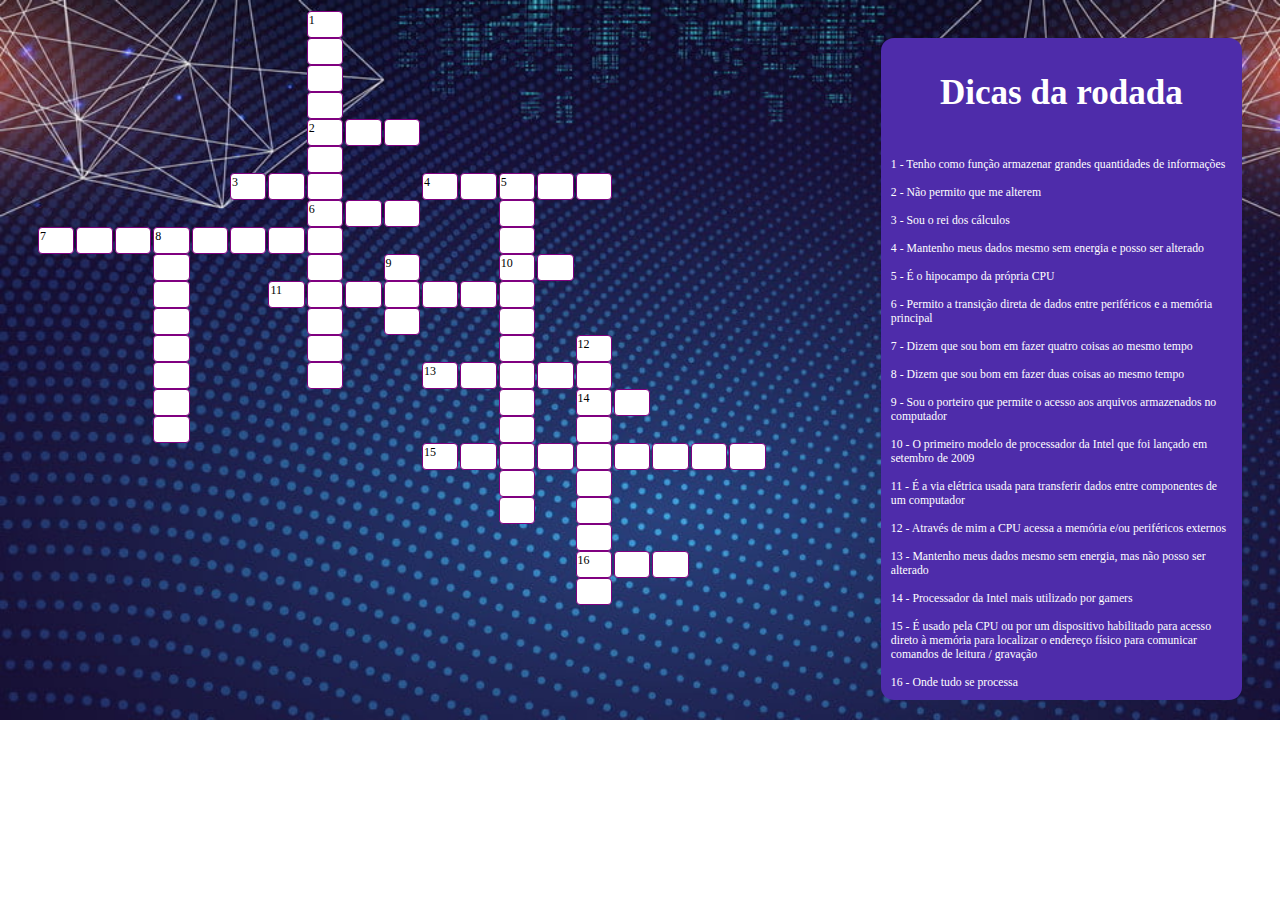
==== commit 270c4ada: "alterando javascript para arquivo próprio" ====
--- a/palavrasCruzadas.html
+++ b/palavrasCruzadas.html
@@ -13,15 +13,14 @@
     <div class="parent">
         <!-- memória de massa -->
         <div class="div div1">
-            <div class="number">1</div><input onkeyup="verificar()" id="inputMemoriaMassa_M1" maxlength="1"
-                type="text">
+            <div class="number">1</div><input onkeyup="verificar()" id="inputMemoriaMassa_M1" maxlength="1" type="text">
         </div>
 
         <div class="div div2"><input onkeyup="verificar()" id="inputMemoriaMassa_e" maxlength="1" type="text"></div>
         <div class="div div3"><input onkeyup="verificar()" id="inputMemoriaMassa_m2" maxlength="1" type="text"></div>
         <div class="div div4"><input onkeyup="verificar()" id="inputMemoriaMassa_o" maxlength="1" type="text"></div>
         <div class="div div5">
-            <div onkeyup="verificar()" class="number">2</div><input id="inputMemoriaMassa_r_rom" maxlength="1"
+            <div class="number">2</div><input onkeyup="verificar()" id="inputMemoriaMassa_r_rom" maxlength="1"
                 type="text">
         </div>
         <!--rom m-->
@@ -34,12 +33,12 @@
                 type="text">
         </div> <!-- dma -->
 
-        <div class="div div9"><input onkeyup="verificar()" id="inputMemoriaMassa_e_quadcore" maxlength="1"
-                type="text"> </div> <!-- quadcore e -->
+        <div class="div div9"><input onkeyup="verificar()" id="inputMemoriaMassa_e_quadcore" maxlength="1" type="text">
+        </div> <!-- quadcore e -->
         <div class="div div10"><input onkeyup="verificar()" id="inputMemoriaMassa_m3" maxlength="1" type="text">
         </div>
-        <div class="div div11"><input onkeyup="verificar()" id="inputMemoriaMassa_a_databus" maxlength="1"
-                type="text"></div> <!-- databus -->
+        <div class="div div11"><input onkeyup="verificar()" id="inputMemoriaMassa_a_databus" maxlength="1" type="text">
+        </div> <!-- databus -->
 
         <div class="div div12"><input onkeyup="verificar()" id="inputMemoriaMassa_s1" maxlength="1" type="text">
         </div>
@@ -129,8 +128,8 @@
         </div>
         <div class="div div55"><input onkeyup="verificar()" id="inputRegistradores_r" maxlength="1" type="text">
         </div>
-        <div class="div div56"><input onkeyup="verificar()" id="inputRegistradores_a_flash" maxlength="1"
-                type="text"></div><!-- flash -->
+        <div class="div div56"><input onkeyup="verificar()" id="inputRegistradores_a_flash" maxlength="1" type="text">
+        </div><!-- flash -->
         <div class="div div57"> <input onkeyup="verificar()" id="inputRegistradores_d" maxlength="1" type="text">
         </div>
         <div class="div div58"> <input onkeyup="verificar()" id="inputRegistradores_o" maxlength="1" type="text">
@@ -164,8 +163,7 @@
 
         <!-- chipset -->
         <div class="div div74">
-            <div class="number">12</div> <input onkeyup="verificar()" id="inputChipselect_c" maxlength="1"
-                type="text">
+            <div class="number">12</div> <input onkeyup="verificar()" id="inputChipselect_c" maxlength="1" type="text">
         </div>
         <div class="div div75">
             <div class="number">14</div><input onkeyup="verificar()" id="inputChipselect_i_i7" maxlength="1"
@@ -232,124 +230,4 @@
 </body>
 
 </html>
-
-<script>
-    function verificar() {
-        var MemoriaMassa_M1 = inputMemoriaMassa_M1.value
-        var MemoriaMassa_e = inputMemoriaMassa_e.value
-        var MemoriaMassa_m2 = inputMemoriaMassa_m2.value
-        var MemoriaMassa_o = inputMemoriaMassa_o.value
-        var MemoriaMassa_r_rom = inputMemoriaMassa_r_rom.value
-        var MemoriaMassa_i = inputMemoriaMassa_i.value
-        var MemoriaMassa_a1 = inputMemoriaMassa_a1.value
-        var MemoriaMassa_d_dma = inputMemoriaMassa_d_dma.value
-        var MemoriaMassa_e_quadcore = inputMemoriaMassa_e_quadcore.value
-        var MemoriaMassa_m3 = inputMemoriaMassa_m3.value
-        var MemoriaMassa_a_databus = inputMemoriaMassa_a_databus.value
-        var MemoriaMassa_s1 = inputMemoriaMassa_s1.value
-        var MemoriaMassa_s2 = inputMemoriaMassa_s2.value
-        var MemoriaMassa_a2 = inputMemoriaMassa_a2.value
-
-        var memoriaMassaInput = [MemoriaMassa_M1,MemoriaMassa_e,MemoriaMassa_m2,MemoriaMassa_o,MemoriaMassa_r_rom,MemoriaMassa_i,MemoriaMassa_a1,MemoriaMassa_d_dma,MemoriaMassa_e_quadcore,MemoriaMassa_m3,MemoriaMassa_a_databus,MemoriaMassa_s1,MemoriaMassa_s2,MemoriaMassa_a2]
-
-        var memoriaMassaCorr = ["m","e","m","o","r","i","a","d","e","m","a","s","s","a"]
-
-        if(JSON.stringify(memoriaMassaCorr) === JSON.stringify(memoriaMassaInput)){
-            inputMemoriaMassa_M1.disabled ="disabled"
-            inputMemoriaMassa_e.disabled ="disabled"
-            inputMemoriaMassa_m2.disabled ="disabled" 
-            inputMemoriaMassa_o.disabled ="disabled" 
-            inputMemoriaMassa_r_rom.disabled ="disabled" 
-            inputMemoriaMassa_i.disabled ="disabled" 
-            inputMemoriaMassa_a1.disabled ="disabled" 
-            inputMemoriaMassa_d_dma.disabled ="disabled" 
-            inputMemoriaMassa_e_quadcore.disabled ="disabled" 
-            inputMemoriaMassa_m3.disabled ="disabled" 
-            inputMemoriaMassa_a_databus.disabled ="disabled" 
-            inputMemoriaMassa_s1.disabled ="disabled" 
-            inputMemoriaMassa_s2.disabled ="disabled" 
-            inputMemoriaMassa_a2.disabled ="disabled"
-        }
-
-        var Rom_o = inputRom_o.value
-        var Rom_m = inputRom_m.value
-
-        var Ula_l = inputUla_l.value
-        var Ula_u = inputUla_u.value
-
-        var Quadcore_r = inputQuadcore_r.value
-        var Quadcore_c = inputQuadcore_c.value
-        var Quadcore_d_dualcore = inputQuadcore_d_dualcore.value
-        var Quadcore_a = inputQuadcore_a.value
-        var Quadcore_u = inputQuadcore_u.value
-        var Quadcore_q = inputQuadcore_q.value
-
-        var Dualcore_u = inputDualcore_u.value
-        var Dualcore_a = inputDualcore_a.value
-        var Dualcore_l = inputDualcore_l.value
-        var Dualcore_c = inputDualcore_c.value
-        var Dualcore_o = inputDualcore_o.value
-        var Dualcore_r = inputDualcore_r.value
-        var Dualcore_e = inputDualcore_e.value
-
-        var Dma_m = inputDma_m.value
-        var Dma_a = inputDma_a.value
-
-        var Eprom_e = inputEprom_e.value
-        var Eprom_p = inputEprom_p.value
-        var Eprom_e_registradores = inputEprom_e_registradores.value
-        var Eprom_o = inputEprom_o.value
-        var Eprom_m = inputEprom_m.value
-
-        var Databus_d = inputDatabus_d.value
-        var Databus_t = inputDatabus_t.value
-        var Databus_a_ram = inputDatabus_a_ram.value
-        var Databus_b = inputDatabus_b.value
-        var Databus_u = inputDatabus_u.value
-        var Databus_s = inputDatabus_s.value
-
-        var Registradores_e1 = inputRegistradores_e1.value
-        var Registradores_g = inputRegistradores_g.value
-        var Registradores_i_15 = inputRegistradores_i_i5.value
-        var Registradores_t = inputRegistradores_t.value
-        var Registradores_r = inputRegistradores_r.value
-        var Registradores_a_flash = inputRegistradores_a_flash.value
-        var Registradores_d = inputRegistradores_d.value
-        var Registradores_o = inputRegistradores_o.value
-        var Registradores_r_adressbus = inputRegistradores_r_adressbus.value
-        var Registradores_e2 = inputRegistradores_e2.value
-        var Registradores_s2 = inputRegistradores_s.value
-
-        var i5_5 = inputI5_5.value
-
-        var Adressbus_d = inputAdressbus_d.value
-        var Adressbus_e = inputAdressbus_e.value
-        var Adressbus_s1 = inputAdressbus_s1.value
-        var Adressbus_s2 = inputAdressbus_s2.value
-        var Adressbus_b = inputAdressbus_b.value
-        var Adressbus_u = inputAdressbus_u.value
-        var Adressbus_s3 = inputAdressbus_s3.value
-
-        var Flash_l = inputFlash_l.value
-        var Flash_f = inputFlash_f.value
-        var Flash_s = inputFlash_s.value
-        var Flash_h_chip = inputFlash_h_chip.value
-
-        var Chipselect_c = inputChipselect_c.value
-        var Chipselect_i_i7 = inputChipselect_i_i7.value
-        var Chipselect_p = inputChipselect_p.value
-        var Chipselect_e1 = inputChipselect_e1.value
-        var Chipselect_l = inputChipselect_l.value
-        var Chipselect_e2 = inputChipselect_e2.value
-        var Chipselect_c_cpu = inputChipselect_c_cpu.value
-        var Chipselect_t = inputChipselect_t.value
-
-        var Cpu_p = inputCpu_p.value
-
-        var I7_7 = inputI7_7.value
-
-        
-
-
-    }
-</script>
+<script src="script.js"></script>
--- a/palavrasCruzadas.css
+++ b/palavrasCruzadas.css
@@ -44,6 +44,7 @@
     float: left;
     margin-left: 30px;
     display: grid;
+    margin-top: -4%;
     grid-template-columns: repeat(22, 1fr);
     grid-template-rows: repeat(25, 1fr);
     grid-column-gap: 2px;
@@ -75,6 +76,11 @@
     font-size: 18px;
 }
 
+.inputDisabled{
+    pointer-events: none;
+    background-color: red;
+}
+
 .div1 {
     grid-area: 3 / 8 / 4 / 9;
 }
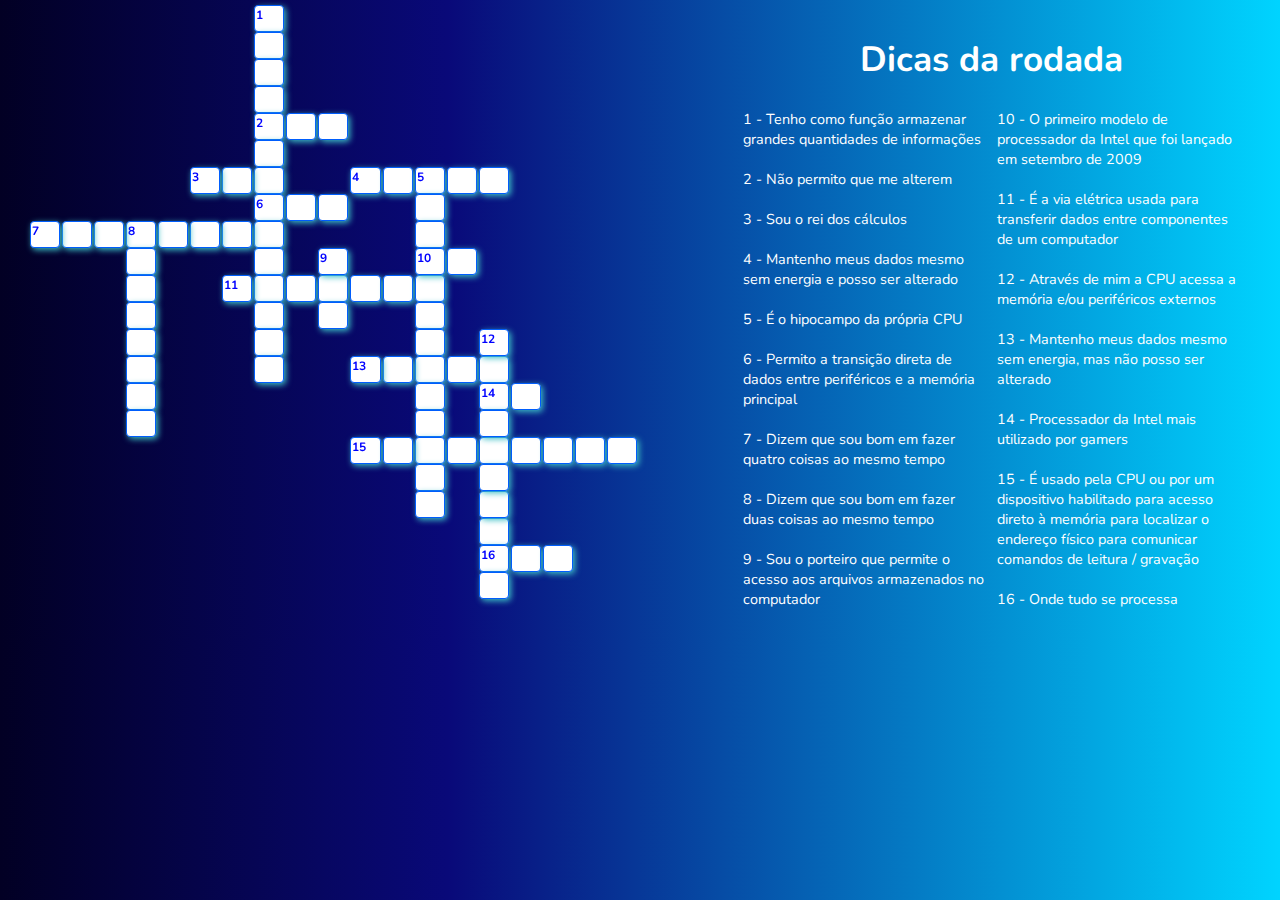
==== commit a20113d6: "crossWord - v2" ====
--- a/palavrasCruzadas.html
+++ b/palavrasCruzadas.html
@@ -5,7 +5,10 @@
     <meta charset="UTF-8">
     <meta http-equiv="X-UA-Compatible" content="IE=edge">
     <meta name="viewport" content="width=device-width, initial-scale=1.0">
-    <link href="palavrasCruzadas.css" rel="stylesheet">
+    <link rel="preconnect" href="https://fonts.googleapis.com">
+    <link rel="preconnect" href="https://fonts.gstatic.com" crossorigin>
+    <link href="https://fonts.googleapis.com/css2?family=Nunito:ital,wght@0,300;0,400;0,500;0,600;0,700;0,800;0,900;1,200;1,300;1,400;1,500;1,600;1,700;1,800;1,900&display=swap" rel="stylesheet">
+    <link href="styles/palavrasCruzadas.css" rel="stylesheet">
     <title>Palavras Cruzadas</title>
 </head>
 
@@ -91,7 +94,7 @@
         </div>
         <div class="div div37"> <input onkeyup="verificar()" id="inputEprom_p" maxlength="1" type="text"></div>
         <div class="div div38">
-            <div class="number">5</div><input onkeyup="verificar()" id="inputEprom_e_registradores" maxlength="1"
+            <div class="number">5</div><input onkeyup="verificar()" id="inputEprom_r_registradores" maxlength="1"
                 type="text">
         </div>
         <div class="div div39"><input onkeyup="verificar()" id="inputEprom_o" maxlength="1" type="text"></div>
@@ -193,7 +196,8 @@
         </div>
 
         <div class="texto">
-            <p>1 - Tenho como função armazenar grandes quantidades de informações <br><br>
+            <div class="leftTxt">
+                1 - Tenho como função armazenar grandes quantidades de informações <br><br>
 
                 2 - Não permito que me alterem <br><br>
 
@@ -210,6 +214,9 @@
                 8 - Dizem que sou bom em fazer duas coisas ao mesmo tempo <br><br>
 
                 9 - Sou o porteiro que permite o acesso aos arquivos armazenados no computador <br><br>
+            </div>
+            <div class="rightTxt">
+               
 
                 10 - O primeiro modelo de processador da Intel que foi lançado em setembro de 2009 <br><br>
 
@@ -224,10 +231,11 @@
                 15 - É usado pela CPU ou por um dispositivo habilitado para acesso direto à memória para localizar o
                 endereço físico para comunicar comandos de leitura / gravação <br><br>
 
-                16 - Onde tudo se processa</p>
+                16 - Onde tudo se processa
+            </div>
         </div>
     </div>
 </body>
 
 </html>
-<script src="script.js"></script>
+<script src="scripts/script.js"></script>
--- a/styles/palavrasCruzadas.css
+++ b/styles/palavrasCruzadas.css
@@ -0,0 +1,796 @@
+body {
+    /* background-image: url(../imgs/fundo9.jpg);
+    background-repeat: no-repeat;
+    background-size: cover; */
+
+    background: rgb(2,0,36);
+background: linear-gradient(90deg, rgba(2,0,36,1) 0%, rgba(9,9,121,1) 35%, rgba(0,212,255,1) 100%);
+    display: flex;
+
+    margin: 0;
+    padding: 0;
+    border: 0;
+
+    font-family: 'Nunito', sans-serif;
+}
+
+.tema {
+    background-color: white;
+    display: flex;
+    justify-content: center;
+}
+
+.dicas {
+    border-radius: 13px;
+    color: white;
+    display: flex;
+    flex-direction: column;
+    justify-content: center;
+    margin-top: 10px;
+    margin-right: 30px;
+    width: 50%;
+    height: 100%;
+}
+
+.titulo{
+    display: flex;
+    justify-content: center;
+    align-items: center;
+    font-weight: bold;
+    font-size: 30px;
+    margin-bottom: 5%;
+    margin-top: 5%;
+
+}
+.titulo h3{
+    margin: 0;
+}
+
+p {
+    margin: 10px;
+    font-size: 11.78px;
+}
+
+.texto{
+    display: flex;
+    gap: 2%;
+    font-size: 0.9rem;
+}
+
+.leftTxt{
+    width: 50%;
+    margin-left: 2%;
+    margin-bottom: 2%;
+}
+
+.rightTxt{
+    width: 50%;
+    margin-right: 2%;
+    margin-bottom: 2%;
+}
+.parent {
+    height: 100%;
+    width: 68%;
+    float: left;
+    margin-left: 30px;
+    display: grid;
+    margin-top: -3.8%;
+    grid-template-columns: repeat(22, 1fr);
+    grid-template-rows: repeat(25, 1fr);
+    grid-column-gap: 2px;
+    grid-row-gap: 2px;
+}
+
+.div {
+    background-color: transparent;
+    display: flex;
+    justify-content: center;
+    position: relative;
+}
+
+.number {
+    position: absolute;
+    color:blue;
+    font-weight: 700;
+    left: 2px;
+    top: 2px;
+    font-size: 12px;
+}
+
+input {
+    width: 100%;
+    height: 90%;
+    padding: auto;
+    text-align: center;
+    border: 1px solid rgb(0, 93, 252);
+    border-radius: 4px;
+    outline: 0 none;
+    color: blue;
+    font-weight: 600;
+    font-size: 18px;
+}
+
+.inputDisabled{
+    pointer-events: none;
+    background-color: rgb(17, 22, 177);
+	color: white;
+    border: 1px solid rgb(148, 146, 233)
+}
+
+.div1 {
+    grid-area: 3 / 8 / 4 / 9;
+    filter: drop-shadow(2px 2px 3px #3cbfc6);
+}
+
+.div2 {
+    grid-area: 4 / 8 / 5 / 9;
+    filter: drop-shadow(2px 2px 3px #3cbfc6);
+}
+
+
+
+
+.div3 {
+
+    grid-area: 5 / 8 / 6 / 9;
+    filter: drop-shadow(2px 2px 3px #3cbfc6);
+}
+
+
+
+
+.div4 {
+
+    grid-area: 6 / 8 / 7 / 9;
+    filter: drop-shadow(2px 2px 3px #3cbfc6);
+}
+
+
+
+
+.div5 {
+
+    grid-area: 7 / 8 / 8 / 9;
+    filter: drop-shadow(2px 2px 3px #3cbfc6);
+}
+
+
+
+
+.div6 {
+
+    grid-area: 8 / 8 / 9 / 9;
+    filter: drop-shadow(2px 2px 3px #3cbfc6);
+}
+
+
+
+
+.div7 {
+
+    grid-area: 9 / 8 / 10 / 9;
+    filter: drop-shadow(2px 2px 3px #3cbfc6);
+}
+
+
+
+
+
+.div8 {
+    grid-area: 10 / 8 / 11 / 9;
+
+    filter: drop-shadow(2px 2px 3px #3cbfc6);
+}
+
+
+
+.div9 {
+    grid-area: 11 / 8 / 12 / 9;
+
+    filter: drop-shadow(2px 2px 3px #3cbfc6);
+}
+
+
+
+.div10 {
+    grid-area: 12 / 8 / 13 / 9;
+
+    filter: drop-shadow(2px 2px 3px #3cbfc6);
+}
+
+
+
+.div11 {
+    grid-area: 13 / 8 / 14 / 9;
+
+    filter: drop-shadow(2px 2px 3px #3cbfc6);
+}
+
+
+
+.div12 {
+    grid-area: 14 / 8 / 15 / 9;
+
+    filter: drop-shadow(2px 2px 3px #3cbfc6);
+}
+
+
+
+.div13 {
+    grid-area: 15 / 8 / 16 / 9;
+
+    filter: drop-shadow(2px 2px 3px #3cbfc6);
+}
+
+
+
+.div14 {
+    grid-area: 16 / 8 / 17 / 9;
+
+    filter: drop-shadow(2px 2px 3px #3cbfc6);
+}
+
+
+
+.div15 {
+    grid-area: 7 / 9 / 8 / 10;
+    filter: drop-shadow(2px 2px 3px #3cbfc6);
+}
+
+
+
+
+
+.div16 {
+    grid-area: 7 / 10 / 8 / 11;
+
+    filter: drop-shadow(2px 2px 3px #3cbfc6);
+}
+
+
+
+.div17 {
+    grid-area: 9 / 7 / 10 / 8;
+    filter: drop-shadow(2px 2px 3px #3cbfc6);
+}
+
+
+
+
+
+.div18 {
+    grid-area: 9 / 6 / 10 / 7;
+    filter: drop-shadow(2px 2px 3px #3cbfc6);
+}
+
+
+
+
+
+.div19 {
+    grid-area: 11 / 7 / 12 / 8;
+
+    filter: drop-shadow(2px 2px 3px #3cbfc6);
+}
+
+
+
+.div20 {
+    grid-area: 11 / 6 / 12 / 7;
+
+    filter: drop-shadow(2px 2px 3px #3cbfc6);
+}
+
+
+
+.div21 {
+    grid-area: 11 / 5 / 12 / 6;
+
+    filter: drop-shadow(2px 2px 3px #3cbfc6);
+}
+
+
+
+.div22 {
+    grid-area: 11 / 5 / 12 / 6;
+
+    filter: drop-shadow(2px 2px 3px #3cbfc6);
+}
+
+
+
+.div23 {
+    grid-area: 11 / 4 / 12 / 5;
+
+    filter: drop-shadow(2px 2px 3px #3cbfc6);
+}
+
+
+
+.div24 {
+    grid-area: 11 / 3 / 12 / 4;
+
+    filter: drop-shadow(2px 2px 3px #3cbfc6);
+}
+
+
+
+.div25 {
+    grid-area: 11 / 2 / 12 / 3;
+
+    filter: drop-shadow(2px 2px 3px #3cbfc6);
+}
+
+
+
+.div26 {
+    grid-area: 11 / 1 / 12 / 2;
+
+    filter: drop-shadow(2px 2px 3px #3cbfc6);
+}
+
+
+
+.div27 {
+    grid-area: 12 / 4 / 13 / 5;
+
+    filter: drop-shadow(2px 2px 3px #3cbfc6);
+}
+
+
+
+.div28 {
+    grid-area: 13 / 4 / 14 / 5;
+
+    filter: drop-shadow(2px 2px 3px #3cbfc6);
+}
+
+
+
+.div29 {
+    grid-area: 14 / 4 / 15 / 5;
+
+    filter: drop-shadow(2px 2px 3px #3cbfc6);
+}
+
+
+
+.div30 {
+    grid-area: 15 / 4 / 16 / 5;
+
+    filter: drop-shadow(2px 2px 3px #3cbfc6);
+}
+
+
+
+.div31 {
+    grid-area: 16 / 4 / 17 / 5;
+
+    filter: drop-shadow(2px 2px 3px #3cbfc6);
+}
+
+
+
+.div32 {
+    grid-area: 17 / 4 / 18 / 5;
+
+    filter: drop-shadow(2px 2px 3px #3cbfc6);
+}
+
+
+
+.div33 {
+    grid-area: 18 / 4 / 19 / 5;
+
+    filter: drop-shadow(2px 2px 3px #3cbfc6);
+}
+
+
+
+.div34 {
+    grid-area: 10 / 9 / 11 / 10;
+
+    filter: drop-shadow(2px 2px 3px #3cbfc6);
+
+}
+
+
+.div35 {
+    
+
+filter: drop-shadow(2px 2px 3px #3cbfc6);    grid-area: 10 / 10 / 11 / 11;
+    
+
+}
+
+.div36 {
+    grid-area: 9 / 11 / 10 / 12;
+
+    filter: drop-shadow(2px 2px 3px #3cbfc6);
+
+}
+
+
+.div37 {
+    grid-area: 9 / 12 / 10 / 13;
+
+    filter: drop-shadow(2px 2px 3px #3cbfc6);
+
+}
+
+
+.div38 {
+    grid-area: 9 / 13 / 10 / 14;
+
+    filter: drop-shadow(2px 2px 3px #3cbfc6);
+
+}
+
+
+.div39 {
+    grid-area: 9 / 14 / 10 / 15;
+
+    filter: drop-shadow(2px 2px 3px #3cbfc6);
+
+}
+
+
+.div40 {
+    grid-area: 9 / 15 / 10 / 16;
+
+    filter: drop-shadow(2px 2px 3px #3cbfc6);
+
+}
+
+
+.div41 {
+    grid-area: 9 / 16 / 10 / 17;
+
+    filter: drop-shadow(2px 2px 3px #3cbfc6);
+
+}
+
+
+.div42 {
+    grid-area: 13 / 7 / 14 / 8;
+
+    filter: drop-shadow(2px 2px 3px #3cbfc6);
+}
+
+
+
+.div43 {
+    grid-area: 13 / 9 / 14 / 10;
+
+    filter: drop-shadow(2px 2px 3px #3cbfc6);
+
+}
+
+
+.div44 {
+    
+
+filter: drop-shadow(2px 2px 3px #3cbfc6);    grid-area: 13 / 10 / 14 / 11;
+    
+
+}
+
+.div45 {
+    
+
+filter: drop-shadow(2px 2px 3px #3cbfc6);    grid-area: 12 / 10 / 13 / 11;
+    
+
+}
+
+.div46 {
+    
+
+filter: drop-shadow(2px 2px 3px #3cbfc6);    grid-area: 14 / 10 / 15 / 11;
+    
+
+}
+
+.div47 {
+    
+
+filter: drop-shadow(2px 2px 3px #3cbfc6);    grid-area: 13 / 11 / 14 / 12;
+    
+
+}
+
+.div48 {
+    
+
+filter: drop-shadow(2px 2px 3px #3cbfc6);    grid-area: 13 / 12 / 14 / 13;
+    
+
+}
+
+.div49 {
+    
+
+filter: drop-shadow(2px 2px 3px #3cbfc6);    grid-area: 13 / 13 / 14 / 14;
+    
+
+}
+
+.div50 {
+    
+
+filter: drop-shadow(2px 2px 3px #3cbfc6);    grid-area: 10 / 13 / 11 / 14;
+    
+
+}
+
+.div51 {
+    
+
+filter: drop-shadow(2px 2px 3px #3cbfc6);    grid-area: 11 / 13 / 12 / 14;
+    
+
+}
+
+.div52 {
+    
+
+filter: drop-shadow(2px 2px 3px #3cbfc6);    grid-area: 12 / 13 / 13 / 14;
+    
+
+}
+
+.div53 {
+    
+
+filter: drop-shadow(2px 2px 3px #3cbfc6);    grid-area: 12 / 14 / 13 / 15;
+    
+
+}
+
+.div54 {
+    
+
+filter: drop-shadow(2px 2px 3px #3cbfc6);    grid-area: 14 / 13 / 15 / 14;
+    
+
+}
+
+.div55 {
+    
+
+filter: drop-shadow(2px 2px 3px #3cbfc6);    grid-area: 15 / 13 / 16 / 14;
+    
+
+}
+
+.div56 {
+    
+
+filter: drop-shadow(2px 2px 3px #3cbfc6);    grid-area: 16 / 13 / 17 / 14;
+    
+
+}
+
+.div57 {
+    
+
+filter: drop-shadow(2px 2px 3px #3cbfc6);    grid-area: 17 / 13 / 18 / 14;
+    
+
+}
+
+.div58 {
+    
+
+filter: drop-shadow(2px 2px 3px #3cbfc6);    grid-area: 18 / 13 / 19 / 14;
+    
+
+}
+
+.div59 {
+    
+
+filter: drop-shadow(2px 2px 3px #3cbfc6);    grid-area: 19 / 13 / 20 / 14;
+    
+
+}
+
+.div60 {
+    
+
+filter: drop-shadow(2px 2px 3px #3cbfc6);    grid-area: 20 / 13 / 21 / 14;
+    
+
+}
+
+.div61 {
+    
+
+filter: drop-shadow(2px 2px 3px #3cbfc6);    grid-area: 21 / 13 / 22 / 14;
+    
+
+}
+
+.div62 {
+    
+
+filter: drop-shadow(2px 2px 3px #3cbfc6);    grid-area: 19 / 11 / 20 / 12;
+    
+
+}
+
+.div63 {
+    
+
+filter: drop-shadow(2px 2px 3px #3cbfc6);    grid-area: 19 / 12 / 20 / 13;
+    
+
+}
+
+.div64 {
+    
+
+filter: drop-shadow(2px 2px 3px #3cbfc6);    grid-area: 19 / 14 / 20 / 15;
+    
+
+}
+
+.div65 {
+    
+
+filter: drop-shadow(2px 2px 3px #3cbfc6);    grid-area: 19 / 15 / 20 / 16;
+    
+
+}
+
+.div66 {
+    
+
+filter: drop-shadow(2px 2px 3px #3cbfc6);    grid-area: 19 / 16 / 20 / 17;
+    
+
+}
+
+.div67 {
+    
+
+filter: drop-shadow(2px 2px 3px #3cbfc6);    grid-area: 19 / 17 / 20 / 18;
+    
+
+}
+
+.div68 {
+    
+
+filter: drop-shadow(2px 2px 3px #3cbfc6);    grid-area: 19 / 18 / 20 / 19;
+    
+
+}
+
+.div69 {
+    
+
+filter: drop-shadow(2px 2px 3px #3cbfc6);    grid-area: 19 / 19 / 20 / 20;
+    
+
+}
+
+.div70 {
+    
+
+filter: drop-shadow(2px 2px 3px #3cbfc6);    grid-area: 16 / 12 / 17 / 13;
+    
+
+}
+
+.div71 {
+    
+
+filter: drop-shadow(2px 2px 3px #3cbfc6);    grid-area: 16 / 11 / 17 / 12;
+    
+
+}
+
+.div72 {
+    
+
+filter: drop-shadow(2px 2px 3px #3cbfc6);    grid-area: 16 / 14 / 17 / 15;
+    
+
+}
+
+.div73 {
+    
+
+filter: drop-shadow(2px 2px 3px #3cbfc6);    grid-area: 16 / 15 / 17 / 16;
+    
+
+}
+
+.div74 {
+    
+
+filter: drop-shadow(2px 2px 3px #3cbfc6);    grid-area: 15 / 15 / 16 / 16;
+    
+
+}
+
+.div75 {
+    
+
+filter: drop-shadow(2px 2px 3px #3cbfc6);    grid-area: 17 / 15 / 18 / 16;
+    
+
+}
+
+.div76 {
+    
+
+filter: drop-shadow(2px 2px 3px #3cbfc6);    grid-area: 18 / 15 / 19 / 16;
+    
+
+}
+
+.div77 {
+    
+
+filter: drop-shadow(2px 2px 3px #3cbfc6);    grid-area: 22 / 15 / 23 / 16;
+    
+
+}
+
+.div78 {
+    
+
+filter: drop-shadow(2px 2px 3px #3cbfc6);    grid-area: 21 / 15 / 22 / 16;
+    
+
+}
+
+.div79 {
+    
+
+filter: drop-shadow(2px 2px 3px #3cbfc6);    grid-area: 20 / 15 / 21 / 16;
+    
+
+}
+
+.div80 {
+    
+
+filter: drop-shadow(2px 2px 3px #3cbfc6);    grid-area: 23 / 15 / 24 / 16;
+    
+
+}
+
+.div81 {
+    
+
+filter: drop-shadow(2px 2px 3px #3cbfc6);    grid-area: 24 / 15 / 25 / 16;
+    
+
+}
+
+.div82 {
+    
+
+filter: drop-shadow(2px 2px 3px #3cbfc6);    grid-area: 23 / 16 / 24 / 17;
+    
+
+}
+
+.div83 {
+    
+
+filter: drop-shadow(2px 2px 3px #3cbfc6);    grid-area: 23 / 17 / 24 / 18;
+    
+
+}
+
+.div84 {
+    
+
+filter: drop-shadow(2px 2px 3px #3cbfc6);    grid-area: 17 / 16 / 18 / 17;
+    
+
+}
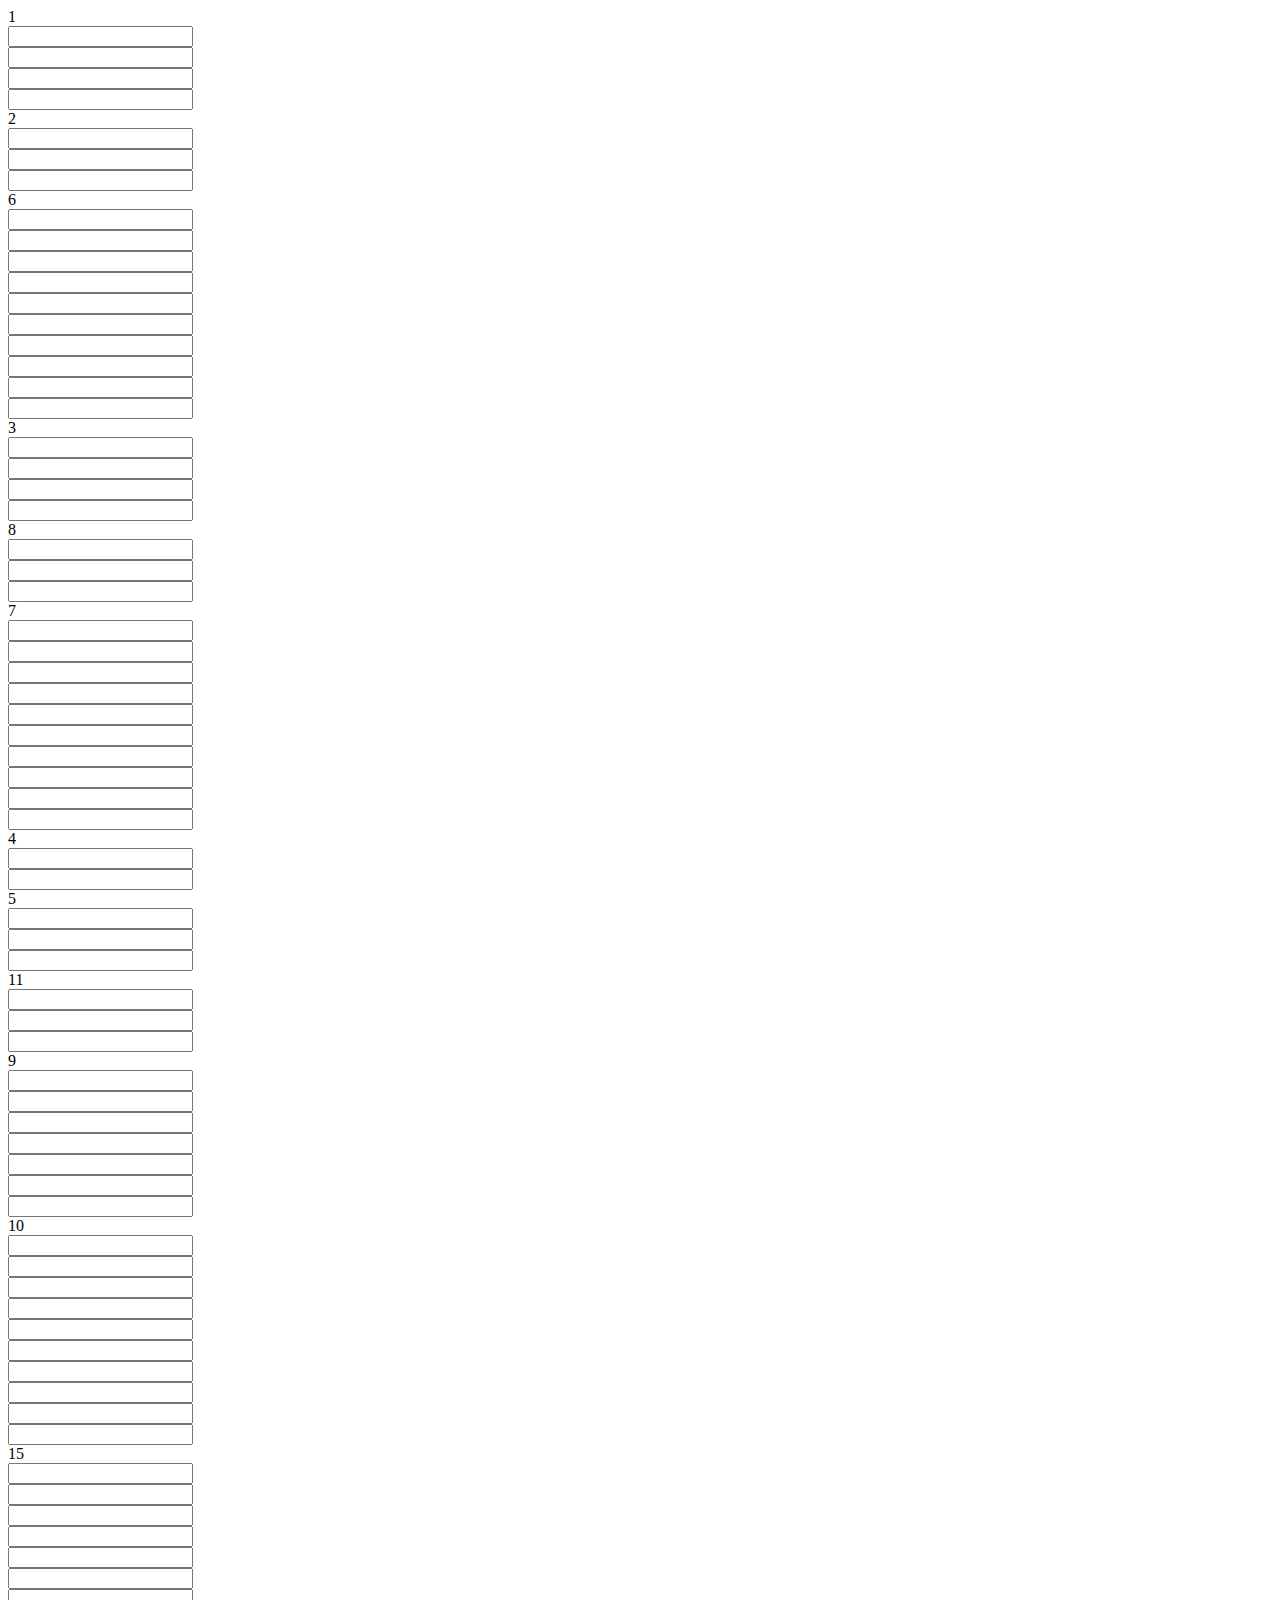
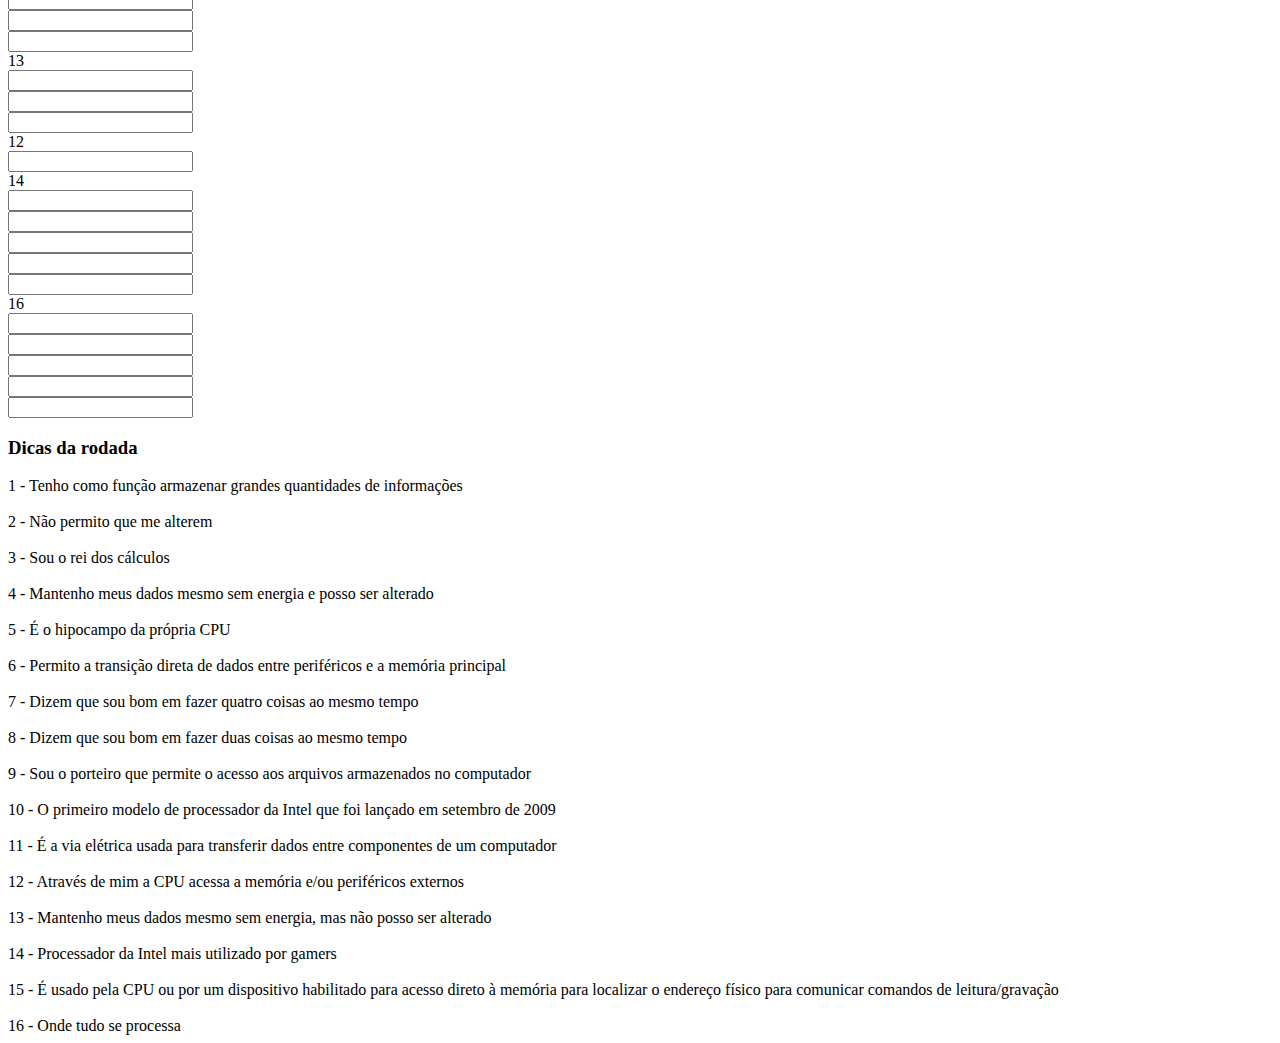
==== commit 0d2f24fb: "Html atualizado" ====
--- a/palavrasCruzadas.html
+++ b/palavrasCruzadas.html
@@ -7,8 +7,10 @@
     <meta name="viewport" content="width=device-width, initial-scale=1.0">
     <link rel="preconnect" href="https://fonts.googleapis.com">
     <link rel="preconnect" href="https://fonts.gstatic.com" crossorigin>
-    <link href="https://fonts.googleapis.com/css2?family=Nunito:ital,wght@0,300;0,400;0,500;0,600;0,700;0,800;0,900;1,200;1,300;1,400;1,500;1,600;1,700;1,800;1,900&display=swap" rel="stylesheet">
-    <link href="styles/palavrasCruzadas.css" rel="stylesheet">
+    <link
+        href="https://fonts.googleapis.com/css2?family=Nunito:ital,wght@0,300;0,400;0,500;0,600;0,700;0,800;0,900;1,200;1,300;1,400;1,500;1,600;1,700;1,800;1,900&display=swap"
+        rel="stylesheet">
+    <link href="css/style.css" rel="stylesheet">
     <title>Palavras Cruzadas</title>
 </head>
 
@@ -197,45 +199,49 @@
 
         <div class="texto">
             <div class="leftTxt">
-                1 - Tenho como função armazenar grandes quantidades de informações <br><br>
-
-                2 - Não permito que me alterem <br><br>
-
-                3 - Sou o rei dos cálculos <br><br>
-
-                4 - Mantenho meus dados mesmo sem energia e posso ser alterado <br><br>
-
-                5 - É o hipocampo da própria CPU <br><br>
-
-                6 - Permito a transição direta de dados entre periféricos e a memória principal <br><br>
-
-                7 - Dizem que sou bom em fazer quatro coisas ao mesmo tempo <br><br>
-
-                8 - Dizem que sou bom em fazer duas coisas ao mesmo tempo <br><br>
-
-                9 - Sou o porteiro que permite o acesso aos arquivos armazenados no computador <br><br>
+                <span id="dica1">1 - Tenho como função armazenar grandes quantidades de informações</span> <br><br>
+
+                <span id="dica2">2 - Não permito que me alterem</span> <br><br>
+
+                <span id="dica3">3 - Sou o rei dos cálculos</span> <br><br>
+
+                <span id="dica4">4 - Mantenho meus dados mesmo sem energia e posso ser alterado</span> <br><br>
+
+                <span id="dica5">5 - É o hipocampo da própria CPU</span> <br><br>
+
+                <span id="dica6">6 - Permito a transição direta de dados entre periféricos e a memória principal</span>
+                <br><br>
+
+                <span id="dica7">7 - Dizem que sou bom em fazer quatro coisas ao mesmo tempo</span> <br><br>
+
+                <span id="dica8">8 - Dizem que sou bom em fazer duas coisas ao mesmo tempo</span> <br><br>
+
+                <span id="dica9">9 - Sou o porteiro que permite o acesso aos arquivos armazenados no computador</span>
+                <br><br>
             </div>
             <div class="rightTxt">
-               
-
-                10 - O primeiro modelo de processador da Intel que foi lançado em setembro de 2009 <br><br>
-
-                11 - É a via elétrica usada para transferir dados entre componentes de um computador <br><br>
-
-                12 - Através de mim a CPU acessa a memória e/ou periféricos externos <br><br>
-
-                13 - Mantenho meus dados mesmo sem energia, mas não posso ser alterado <br><br>
-
-                14 - Processador da Intel mais utilizado por gamers <br><br>
-
-                15 - É usado pela CPU ou por um dispositivo habilitado para acesso direto à memória para localizar o
-                endereço físico para comunicar comandos de leitura / gravação <br><br>
-
-                16 - Onde tudo se processa
+                <span id="dica10">10 - O primeiro modelo de processador da Intel que foi lançado em setembro de
+                    2009</span> <br><br>
+
+                <span id="dica11">11 - É a via elétrica usada para transferir dados entre componentes de um
+                    computador</span> <br><br>
+
+                <span id="dica12">12 - Através de mim a CPU acessa a memória e/ou periféricos externos</span> <br><br>
+
+                <span id="dica13">13 - Mantenho meus dados mesmo sem energia, mas não posso ser alterado</span> <br><br>
+
+                <span id="dica14">14 - Processador da Intel mais utilizado por gamers</span> <br><br>
+
+                <span id="dica15">15 - É usado pela CPU ou por um dispositivo habilitado para acesso direto à memória
+                    para localizar o endereço físico para comunicar comandos de leitura/gravação</span> <br><br>
+
+                <span id="dica16">16 - Onde tudo se processa</span>
             </div>
         </div>
     </div>
+    <div id="final"></div>
 </body>
 
+
 </html>
-<script src="scripts/script.js"></script>
+<script src="js/script.js"></script>
